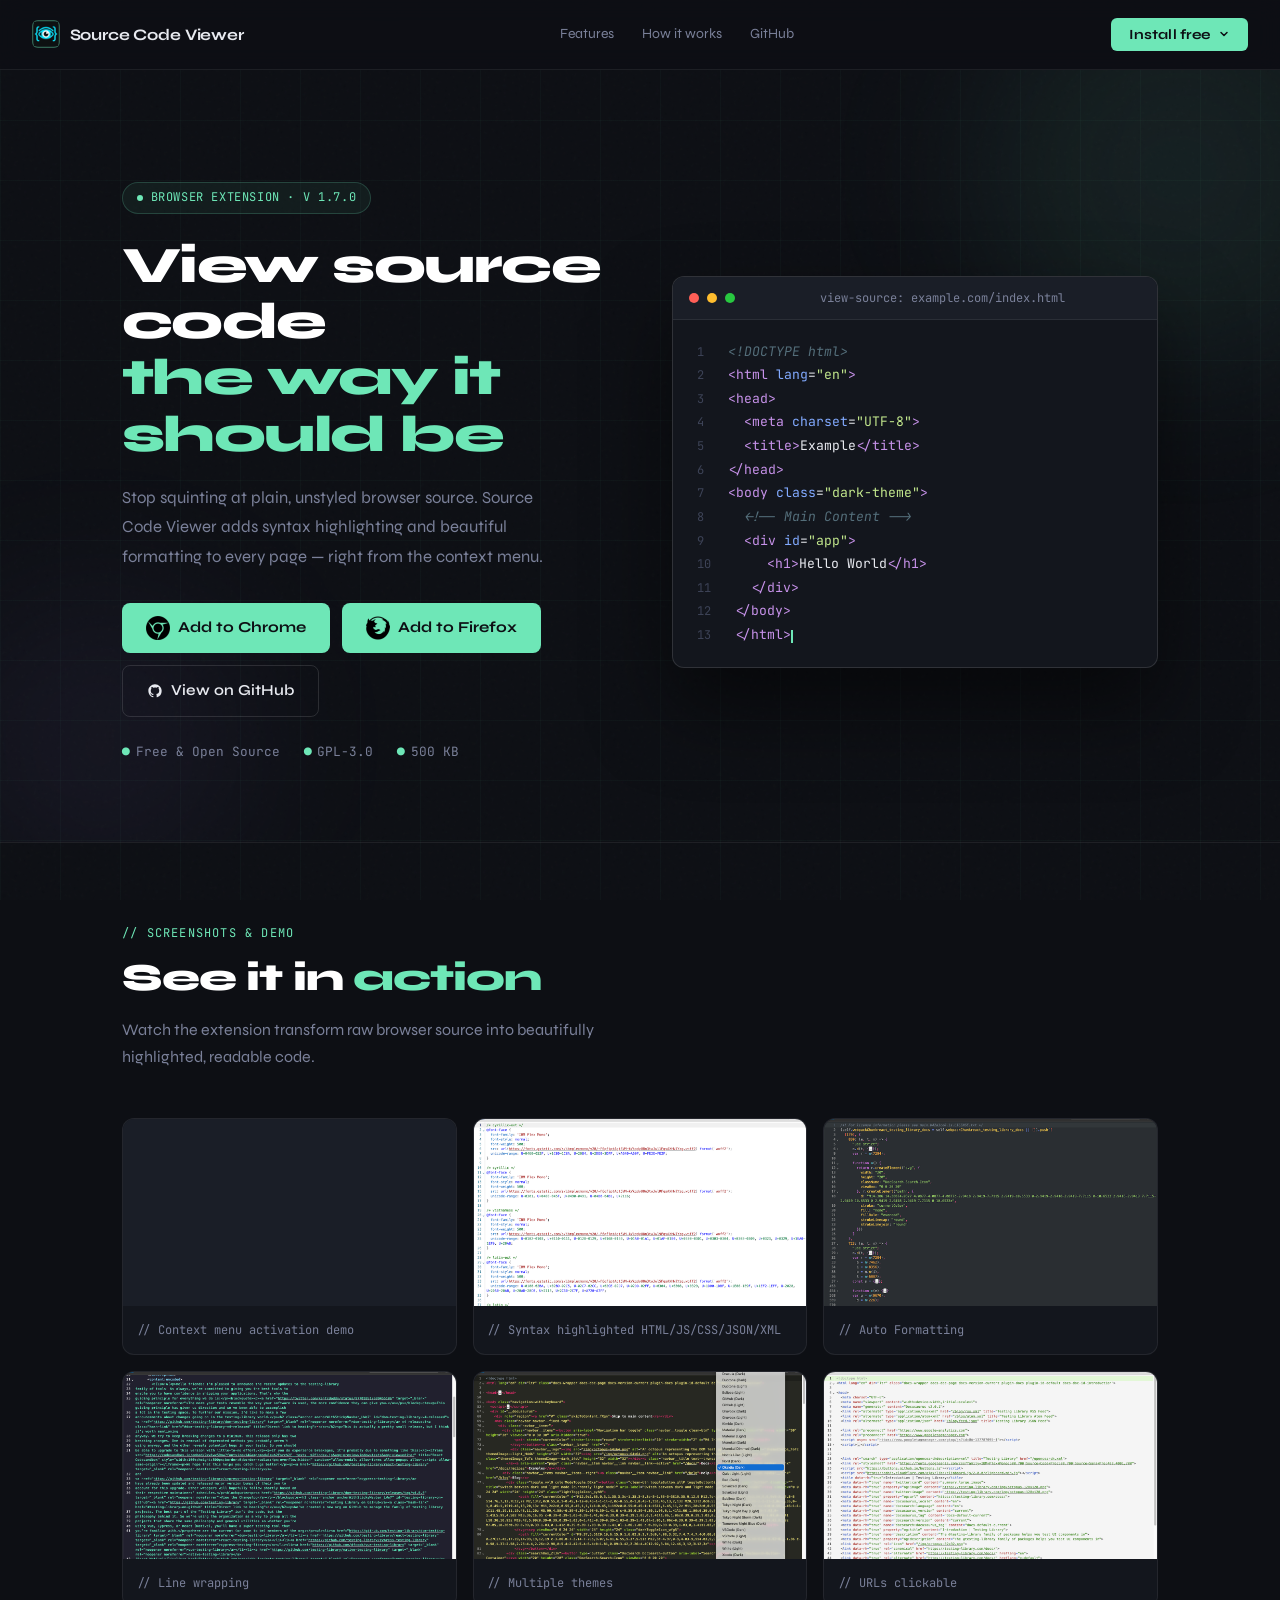
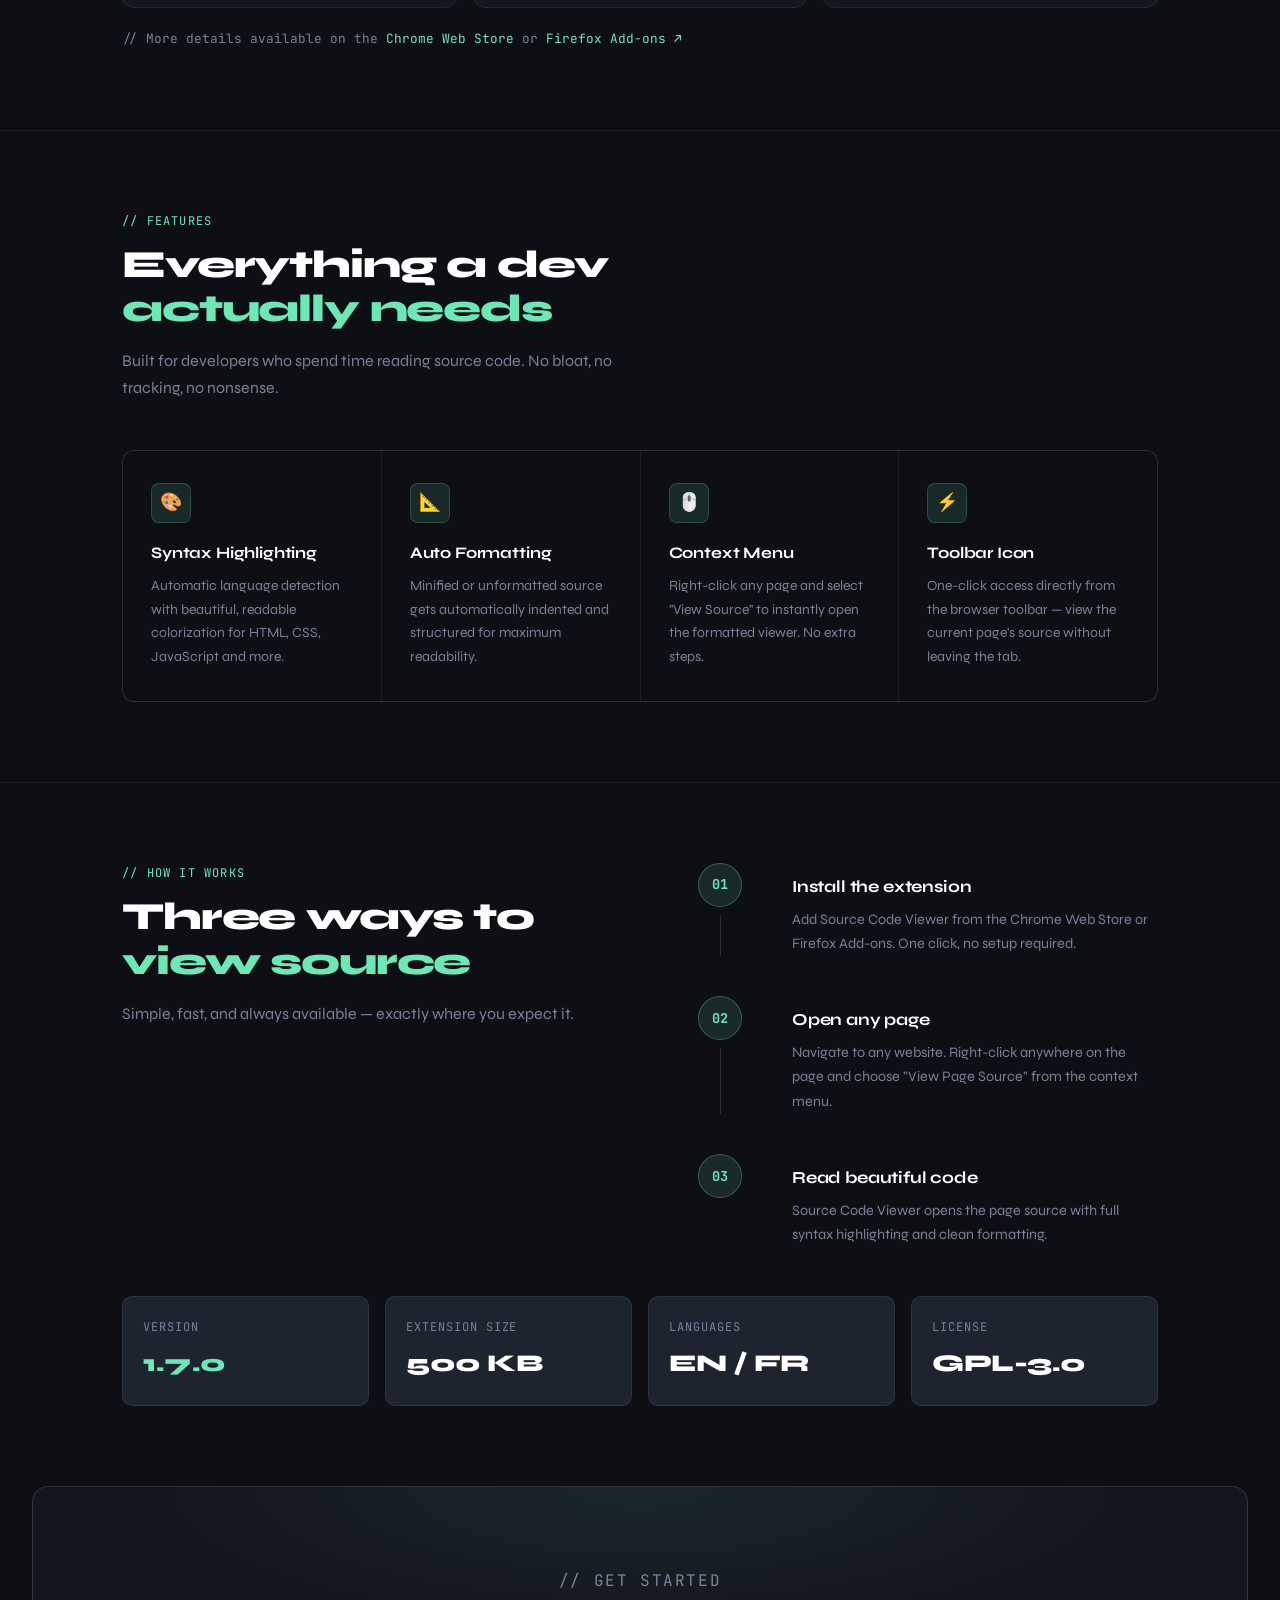
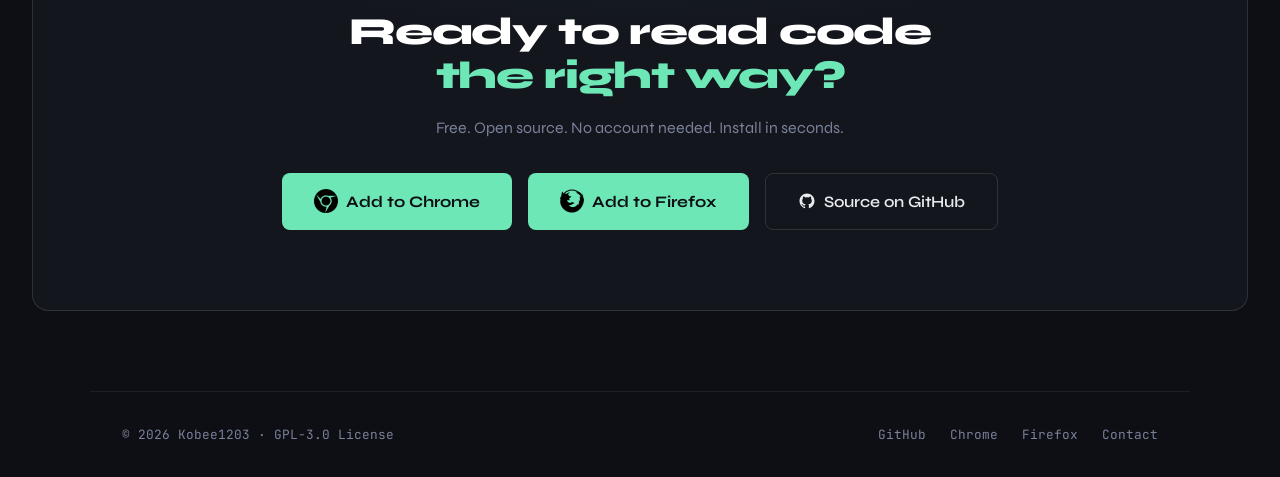
==== source-viewer-web-extension/index.html @ 80d374be "feat: add SEO metadata, sitemap, robots.txt, and bump version to 1.7.0" ====
<!DOCTYPE html>
<html lang="en">

<head>
  <meta charset="UTF-8">
  <meta name="viewport" content="width=device-width, initial-scale=1.0">

  <!-- Primary meta tags -->
  <title>Source Code Viewer — Highlight &amp; Format HTML, CSS, JS, JSON &amp; XML | Chrome &amp; Firefox</title>
  <meta name="description"
    content="Free, open-source Chrome &amp; Firefox extension that formats and syntax-highlights web page source — HTML, CSS, JavaScript, JSON &amp; XML — with light/dark themes, code folding and a built-in font viewer.">
  <meta name="keywords"
    content="source code viewer, view page source, syntax highlighting, code formatter, code beautifier, pretty print, HTML viewer, CSS viewer, JavaScript viewer, JSON viewer, XML viewer, font viewer, browser extension, Chrome extension, Firefox add-on, developer tools">
  <meta name="author" content="Nicolas Dos Santos">
  <meta name="robots" content="index, follow, max-image-preview:large">
  <meta name="theme-color" content="#0d0f14">
  <link rel="canonical" href="https://kobee1203.github.io/source-viewer-web-extension/">

  <!-- Open Graph / Facebook -->
  <meta property="og:type" content="website">
  <meta property="og:site_name" content="Source Code Viewer">
  <meta property="og:title" content="Source Code Viewer — Highlight &amp; Format HTML, CSS, JS, JSON &amp; XML">
  <meta property="og:description"
    content="Free, open-source Chrome &amp; Firefox extension that formats and syntax-highlights web page source, with light/dark themes, code folding and a built-in font viewer.">
  <meta property="og:url" content="https://kobee1203.github.io/source-viewer-web-extension/">
  <meta property="og:image"
    content="https://kobee1203.github.io/source-viewer-web-extension/medias/marquee-1400x560.png">
  <meta property="og:image:width" content="1400">
  <meta property="og:image:height" content="560">
  <meta property="og:image:alt" content="Source Code Viewer — syntax-highlighted source code shown in the browser extension">
  <meta property="og:locale" content="en_US">

  <!-- Twitter -->
  <meta name="twitter:card" content="summary_large_image">
  <meta name="twitter:title" content="Source Code Viewer — Highlight &amp; Format HTML, CSS, JS, JSON &amp; XML">
  <meta name="twitter:description"
    content="Free, open-source Chrome &amp; Firefox extension that formats and syntax-highlights web page source, with themes, code folding and a built-in font viewer.">
  <meta name="twitter:image"
    content="https://kobee1203.github.io/source-viewer-web-extension/medias/marquee-1400x560.png">
  <meta name="twitter:image:alt" content="Source Code Viewer — syntax-highlighted source code shown in the browser extension">

  <link rel="icon" type="image/png" href="./favicon.png">
  <link rel="preconnect" href="https://fonts.googleapis.com">
  <link rel="preconnect" href="https://fonts.gstatic.com" crossorigin>
  <link
    href="https://fonts.googleapis.com/css2?family=JetBrains+Mono:wght@400;700&family=Syne:wght@400;600;700;800&display=swap"
    rel="stylesheet">
  <link rel="stylesheet" href="./index.css">

  <!-- Structured data: browser extension -->
  <script type="application/ld+json">
  {
    "@context": "https://schema.org",
    "@type": "SoftwareApplication",
    "name": "Source Code Viewer",
    "alternateName": "Source Code & Font Viewer",
    "operatingSystem": "Chrome, Firefox",
    "applicationCategory": "DeveloperApplication",
    "softwareVersion": "1.7.0",
    "description": "Free, open-source Chrome & Firefox extension that formats and syntax-highlights web page source — HTML, CSS, JavaScript, JSON & XML — with light/dark themes, code folding and a built-in font viewer.",
    "url": "https://kobee1203.github.io/source-viewer-web-extension/",
    "image": "https://kobee1203.github.io/source-viewer-web-extension/medias/marquee-1400x560.png",
    "browserRequirements": "Requires Google Chrome or Mozilla Firefox",
    "isAccessibleForFree": true,
    "offers": {
      "@type": "Offer",
      "price": "0",
      "priceCurrency": "USD"
    },
    "author": {
      "@type": "Person",
      "name": "Nicolas Dos Santos",
      "url": "https://github.com/Kobee1203"
    },
    "license": "https://www.gnu.org/licenses/gpl-3.0.html",
    "downloadUrl": [
      "https://chromewebstore.google.com/detail/source-code-viewer/ninadapabgjafeobaoomggobomaogcdi",
      "https://addons.mozilla.org/firefox/addon/source-code-viewer/"
    ],
    "softwareHelp": "https://github.com/Kobee1203/source-viewer-web-extension",
    "featureList": [
      "Syntax highlighting for HTML, CSS, JavaScript, JSON and XML",
      "Automatic code formatting and beautification",
      "In-place formatting for raw CSS/JS/JSON/XML files",
      "Light and dark themes",
      "Word wrap, line numbers and code folding",
      "Clickable links between resources",
      "Built-in font viewer with glyph grid"
    ]
  }
  </script>
</head>

<body>

  <!-- NAV -->
  <nav>
    <a href="#" class="nav-logo">
      <div class="icon"><img src="./medias/icon128.png" width="24" height="24" alt="" /></div>
      Source Code Viewer
    </a>
    <div class="nav-links">
      <a href="#features">Features</a>
      <a href="#how-it-works">How it works</a>
      <a href="#" target="_blank" data-cfg-link="github">GitHub</a>
    </div>
    <div class="dropdown">
      <button class="btn-install">
        Install free
        <svg width="12" height="12" viewBox="0 0 24 24" fill="none" stroke="currentColor" stroke-width="3" stroke-linecap="round" stroke-linejoin="round"><path d="m6 9 6 6 6-6"/></svg>
      </button>
      <div class="dropdown-content">
        <a href="#" target="_blank" data-cfg-link="chrome">
          <img src="./medias/chrome-24.png" alt="Chrome logo" />
          Add to Chrome
        </a>
        <a href="#" target="_blank" data-cfg-link="firefox">
          <img src="./medias/firefox-24.png" alt="Firefox logo" />
          Add to Firefox
        </a>
      </div>
    </div>
  </nav>

  <!-- HERO -->
  <section style="position:relative; overflow:hidden;">
    <div class="blob blob-1"></div>
    <div class="blob blob-2"></div>
    <div class="hero">
      <div class="hero-text">
        <div class="hero-badge">
          <span class="dot"></span>
          Browser Extension · v<span data-cfg-text="version"></span>
        </div>
        <h1>View source code<br><span>the way it should be</span></h1>
        <p class="hero-desc">
          Stop squinting at plain, unstyled browser source. Source Code Viewer adds syntax highlighting and beautiful
          formatting to every page — right from the context menu.
        </p>
        <div class="hero-actions">
          <a href="#" target="_blank" class="btn-primary" data-cfg-link="chrome">
            <img src="./medias/chrome-24.png" width="24" height="24" alt="Google Chrome icon" />
            Add to Chrome
          </a>
          <a href="#" target="_blank" class="btn-primary" data-cfg-link="firefox">
            <img src="./medias/firefox-24.png" width="24" height="24" alt="Mozilla Firefox icon" />
            Add to Firefox
          </a>
          <a href="#" target="_blank" class="btn-secondary" data-cfg-link="github">
            <svg width="16" height="16" viewBox="0 0 24 24" fill="currentColor">
              <path
                d="M12 2C6.477 2 2 6.484 2 12.017c0 4.425 2.865 8.18 6.839 9.504.5.092.682-.217.682-.483 0-.237-.008-.868-.013-1.703-2.782.605-3.369-1.343-3.369-1.343-.454-1.158-1.11-1.466-1.11-1.466-.908-.62.069-.608.069-.608 1.003.07 1.531 1.032 1.531 1.032.892 1.53 2.341 1.088 2.91.832.092-.647.35-1.088.636-1.338-2.22-.253-4.555-1.113-4.555-4.951 0-1.093.39-1.988 1.029-2.688-.103-.253-.446-1.272.098-2.65 0 0 .84-.27 2.75 1.026A9.564 9.564 0 0112 6.844c.85.004 1.705.115 2.504.337 1.909-1.296 2.747-1.027 2.747-1.027.546 1.379.202 2.398.1 2.651.64.7 1.028 1.595 1.028 2.688 0 3.848-2.339 4.695-4.566 4.943.359.309.678.92.678 1.855 0 1.338-.012 2.419-.012 2.747 0 .268.18.58.688.482A10.019 10.019 0 0022 12.017C22 6.484 17.522 2 12 2z" />
            </svg>
            View on GitHub
          </a>
        </div>
        <div class="hero-meta">
          <span><span class="dot">●</span> Free & Open Source</span>
          <span><span class="dot">●</span> <span data-cfg-text="license"></span></span>
          <span><span class="dot">●</span> <span data-cfg-text="size"></span></span>
        </div>
      </div>

      <!-- CODE WINDOW -->
      <div class="hero-visual">
        <div class="code-window">
          <div class="window-bar">
            <span class="dot-red"></span>
            <span class="dot-amber"></span>
            <span class="dot-green"></span>
            <span class="window-title">view-source: example.com/index.html</span>
          </div>
          <div class="code-body">
            <div><span class="ln">1</span><span class="com">&lt;!DOCTYPE html&gt;</span></div>
            <div><span class="ln">2</span><span class="kw">&lt;html</span> <span class="fn">lang</span>=<span class="str">"en"</span><span class="kw">&gt;</span></div>
            <div><span class="ln">3</span><span class="kw">&lt;head&gt;</span></div>
            <div><span class="ln">4</span>&nbsp;&nbsp;<span class="kw">&lt;meta</span> <span class="fn">charset</span>=<span class="str">"UTF-8"</span><span class="kw">&gt;</span></div>
            <div><span class="ln">5</span>&nbsp;&nbsp;<span class="kw">&lt;title&gt;</span>Example<span class="kw">&lt;/title&gt;</span></div>
            <div><span class="ln">6</span><span class="kw">&lt;/head&gt;</span></div>
            <div><span class="ln">7</span><span class="kw">&lt;body</span> <span class="fn">class</span>=<span class="str">"dark-theme"</span><span class="kw">&gt;</span></div>
            <div><span class="ln">8</span>&nbsp;&nbsp;<span class="com">&lt;!-- Main Content --&gt;</span></div>
            <div><span class="ln">9</span>&nbsp;&nbsp;<span class="kw">&lt;div</span> <span class="fn">id</span>=<span class="str">"app"</span><span class="kw">&gt;</span></div>
            <div><span class="ln">10</span>&nbsp;&nbsp;&nbsp;&nbsp;<span class="kw">&lt;h1&gt;</span>Hello World<span class="kw">&lt;/h1&gt;</span></div>
            <div><span class="ln">11</span>&nbsp;&nbsp;<span class="kw">&lt;/div&gt;</span></div>
            <div><span class="ln">12</span><span class="kw">&lt;/body&gt;</span></div>
            <div><span class="ln">13</span><span class="kw">&lt;/html&gt;</span><span class="cursor"></span></div>
          </div>
        </div>
      </div>
    </div>
  </section>

  <hr class="divider">

  <!-- MEDIA / SCREENSHOTS -->
  <section class="section" id="screenshots">
    <p class="section-label">// screenshots &amp; demo</p>
    <h2>See it in <span>action</span></h2>
    <p class="section-desc">Watch the extension transform raw browser source into beautifully highlighted, readable
      code.</p>

    <div class="media-grid">
      <!-- Video 1 -->
      <div class="media-card">
        <div class="thumb">
          <iframe width="1165" height="705" src="https://www.youtube.com/embed/5pK-8O-_5YQ"
            title="Web Extension: Source Code Viewer" frameborder="0"
            allow="accelerometer; autoplay; clipboard-write; encrypted-media; gyroscope; picture-in-picture; web-share"
            referrerpolicy="strict-origin-when-cross-origin" allowfullscreen></iframe>
        </div>
        <div class="media-caption">// Context menu activation demo</div>
      </div>

      <!-- Screenshot 1 -->
      <div class="media-card">
        <div class="thumb">
          <img src="./medias/source-code-viewer.png" alt="Source Code Viewer screenshot 1">
        </div>
        <div class="media-caption">// Syntax highlighted HTML/JS/CSS/JSON/XML</div>
      </div>

      <!-- Screenshot 2 -->
      <div class="media-card">
        <div class="thumb">
          <img src="./medias/source-code-viewer-2.png" alt="Source Code Viewer screenshot 2">
        </div>
        <div class="media-caption">// Auto Formatting</div>
      </div>

      <!-- Screenshot 3 -->
      <div class="media-card">
        <div class="thumb">
          <img src="./medias/source-code-viewer-3.png" alt="Source Code Viewer screenshot 3">
        </div>
        <div class="media-caption">// Line wrapping</div>
      </div>

      <!-- Screenshot 4 -->
      <div class="media-card">
        <div class="thumb">
          <img src="./medias/source-code-viewer-4.png" alt="Source Code Viewer screenshot 4">
        </div>
        <div class="media-caption">// Multiple themes</div>
      </div>

      <!-- Screenshot 5 -->
      <div class="media-card">
        <div class="thumb">
          <img src="./medias/source-code-viewer-5.png" alt="Source Code Viewer screenshot 5">
        </div>
        <div class="media-caption">// URLs clickable</div>
      </div>
    </div>

    <p style="margin-top:1.25rem; font-size:0.8rem; color:var(--muted); font-family:var(--mono);">
      // More details available on the
      <a href="#"
        target="_blank" style="color:var(--accent); text-decoration:none;" data-cfg-link="chrome">Chrome Web Store</a>
      or
      <a href="#"
        target="_blank" style="color:var(--accent); text-decoration:none;" data-cfg-link="firefox">Firefox Add-ons ↗</a>
    </p>
  </section>

  <hr class="divider">

  <!-- FEATURES -->
  <section class="section" id="features">
    <p class="section-label">// features</p>
    <h2>Everything a dev<br><span>actually needs</span></h2>
    <p class="section-desc">Built for developers who spend time reading source code. No bloat, no tracking, no nonsense.
    </p>

    <div class="features-grid">
      <div class="feature-card">
        <div class="feature-icon">🎨</div>
        <h3>Syntax Highlighting</h3>
        <p>Automatic language detection with beautiful, readable colorization for HTML, CSS, JavaScript and more.</p>
      </div>
      <div class="feature-card">
        <div class="feature-icon">📐</div>
        <h3>Auto Formatting</h3>
        <p>Minified or unformatted source gets automatically indented and structured for maximum readability.</p>
      </div>
      <div class="feature-card">
        <div class="feature-icon">🖱️</div>
        <h3>Context Menu</h3>
        <p>Right-click any page and select "View Source" to instantly open the formatted viewer. No extra steps.</p>
      </div>
      <div class="feature-card">
        <div class="feature-icon">⚡</div>
        <h3>Toolbar Icon</h3>
        <p>One-click access directly from the browser toolbar — view the current page's source without leaving the tab.
        </p>
      </div>
    </div>
  </section>

  <hr class="divider">

  <!-- HOW IT WORKS -->
  <section class="section" id="how-it-works">
    <div style="display:grid; grid-template-columns: 1fr 1fr; gap: 5rem; align-items: start;">
      <div>
        <p class="section-label">// how it works</p>
        <h2>Three ways to<br><span>view source</span></h2>
        <p class="section-desc" style="margin-bottom:0;">Simple, fast, and always available — exactly where you expect
          it.</p>
      </div>
      <div class="steps">
        <div class="step">
          <div class="step-num-col">
            <div class="step-num">01</div>
            <div class="step-line"></div>
          </div>
          <div class="step-content">
            <h3>Install the extension</h3>
            <p>Add Source Code Viewer from the Chrome Web Store or Firefox Add-ons. One click, no setup required.</p>
          </div>
        </div>
        <div class="step">
          <div class="step-num-col">
            <div class="step-num">02</div>
            <div class="step-line"></div>
          </div>
          <div class="step-content">
            <h3>Open any page</h3>
            <p>Navigate to any website. Right-click anywhere on the page and choose "View Page Source" from the context
              menu.</p>
          </div>
        </div>
        <div class="step">
          <div class="step-num-col">
            <div class="step-num">03</div>
            <div class="step-line"></div>
          </div>
          <div class="step-content">
            <h3>Read beautiful code</h3>
            <p>Source Code Viewer opens the page source with full syntax highlighting and clean formatting.</p>
          </div>
        </div>
      </div>
    </div>

    <div class="info-grid">
      <div class="info-card">
        <div class="label">version</div>
        <div class="value accent" data-cfg-text="version"></div>
      </div>
      <div class="info-card">
        <div class="label">extension size</div>
        <div class="value" data-cfg-text="size"></div>
      </div>
      <div class="info-card">
        <div class="label">languages</div>
        <div class="value">EN / FR</div>
      </div>
      <div class="info-card">
        <div class="label">license</div>
        <div class="value" data-cfg-text="license"></div>
      </div>
    </div>
  </section>

  <!-- CTA -->
  <div class="cta-section">
    <p class="section-label" style="margin-bottom:1rem;">// get started</p>
    <h2>Ready to read code<br><span>the right way?</span></h2>
    <p>Free. Open source. No account needed. Install in seconds.</p>
    <div style="display:flex; gap:1rem; justify-content:center; flex-wrap:wrap;">
      <a href="#"
        target="_blank" class="btn-primary" style="font-size:1rem; padding: 0.85rem 2rem;" data-cfg-link="chrome">
        <img src="./medias/chrome-24.png" width="24" height="24" alt="Google Chrome icon" />
        Add to Chrome
      </a>
      <a href="#"
        target="_blank" class="btn-primary" style="font-size:1rem; padding: 0.85rem 2rem;" data-cfg-link="firefox">
        <img src="./medias/firefox-24.png" width="24" height="24" alt="Mozilla Firefox icon" />
        Add to Firefox
      </a>
      <a href="#" target="_blank" class="btn-secondary"
        style="font-size:1rem; padding: 0.85rem 2rem;" data-cfg-link="github">
        <svg width="18" height="18" viewBox="0 0 24 24" fill="currentColor">
          <path
            d="M12 2C6.477 2 2 6.484 2 12.017c0 4.425 2.865 8.18 6.839 9.504.5.092.682-.217.682-.483 0-.237-.008-.868-.013-1.703-2.782.605-3.369-1.343-3.369-1.343-.454-1.158-1.11-1.466-1.11-1.466-.908-.62.069-.608.069-.608 1.003.07 1.531 1.032 1.531 1.032.892 1.53 2.341 1.088 2.91.832.092-.647.35-1.088.636-1.338-2.22-.253-4.555-1.113-4.555-4.951 0-1.093.39-1.988 1.029-2.688-.103-.253-.446-1.272.098-2.65 0 0 .84-.27 2.75 1.026A9.564 9.564 0 0112 6.844c.85.004 1.705.115 2.504.337 1.909-1.296 2.747-1.027 2.747-1.027.546 1.379.202 2.398.1 2.651.64.7 1.028 1.595 1.028 2.688 0 3.848-2.339 4.695-4.566 4.943.359.309.678.92.678 1.855 0 1.338-.012 2.419-.012 2.747 0 .268.18.58.688.482A10.019 10.019 0 0022 12.017C22 6.484 17.522 2 12 2z" />
        </svg>
        Source on GitHub
      </a>
    </div>
  </div>

  <!-- FOOTER -->
  <footer>
    <span class="copyright">© <span data-cfg-text="year"></span> Kobee1203 · <span data-cfg-text="license"></span> License</span>
    <div class="links">
      <a href="#" target="_blank" data-cfg-link="github">GitHub</a>
      <a href="#" target="_blank" data-cfg-link="chrome">Chrome</a>
      <a href="#" target="_blank" data-cfg-link="firefox">Firefox</a>
      <a href="#" target="_blank" data-cfg-link="issues">Contact</a>
    </div>
  </footer>

  <!-- MODAL -->
  <div id="media-modal" class="modal">
    <span class="modal-close">&times;</span>
    <div class="modal-content" id="modal-body"></div>
  </div>

  <script src="./config.js"></script>
  <script src="./modal.js"></script>
</body>

</html>
---- source-viewer-web-extension/index.css ----
*, *::before, *::after { box-sizing: border-box; margin: 0; padding: 0; }

  :root {
    --bg: #0d0f14;
    --bg2: #13161d;
    --bg3: #1a1e27;
    --surface: #1e2330;
    --border: rgba(255,255,255,0.07);
    --border2: rgba(255,255,255,0.12);
    --text: #e8eaf0;
    --muted: #7a8099;
    --accent: #6ee7b7;
    --accent2: #34d399;
    --accent-dim: rgba(110,231,183,0.12);
    --accent-dim2: rgba(110,231,183,0.06);
    --purple: #a78bfa;
    --blue: #60a5fa;
    --amber: #fbbf24;
    --pink: #f472b6;
    --mono: 'JetBrains Mono', monospace;
    --sans: 'Syne', sans-serif;
  }

  html { scroll-behavior: smooth; }

  body {
    background: var(--bg);
    color: var(--text);
    font-family: var(--sans);
    font-size: 16px;
    line-height: 1.7;
    overflow-x: hidden;
  }

  /* ── NOISE OVERLAY ── */
  body::before {
    content: '';
    position: fixed;
    inset: 0;
    background-image: url("data:image/svg+xml,%3Csvg viewBox='0 0 256 256' xmlns='http://www.w3.org/2000/svg'%3E%3Cfilter id='noise'%3E%3CfeTurbulence type='fractalNoise' baseFrequency='0.9' numOctaves='4' stitchTiles='stitch'/%3E%3C/filter%3E%3Crect width='100%25' height='100%25' filter='url(%23noise)' opacity='0.04'/%3E%3C/svg%3E");
    pointer-events: none;
    z-index: 0;
    opacity: 0.5;
  }

  /* ── GRID BACKGROUND ── */
  body::after {
    content: '';
    position: fixed;
    inset: 0;
    background-image:
      linear-gradient(rgba(110,231,183,0.03) 1px, transparent 1px),
      linear-gradient(90deg, rgba(110,231,183,0.03) 1px, transparent 1px);
    background-size: 60px 60px;
    pointer-events: none;
    z-index: 0;
  }

  /* ── NAV ── */
  nav {
    position: sticky; top: 0; z-index: 100;
    display: flex; align-items: center; justify-content: space-between;
    padding: 1rem 2rem;
    background: rgba(13,15,20,0.85);
    backdrop-filter: blur(12px);
    border-bottom: 1px solid var(--border);
  }

  .nav-logo {
    display: flex; align-items: center; gap: 0.6rem;
    font-weight: 700; font-size: 1rem; color: var(--text);
    text-decoration: none; letter-spacing: -0.01em;
  }

  .nav-logo .icon {
    width: 28px; height: 28px;
    background: var(--accent-dim);
    border: 1px solid rgba(110,231,183,0.3);
    border-radius: 6px;
    display: flex; align-items: center; justify-content: center;
    font-family: var(--mono); font-size: 12px; color: var(--accent);
  }

  .nav-links { display: flex; align-items: center; gap: 0.25rem; }

  .nav-links a {
    color: var(--muted); text-decoration: none; font-size: 0.875rem;
    padding: 0.4rem 0.75rem; border-radius: 6px; transition: all 0.15s;
  }
  .nav-links a:hover { color: var(--text); background: var(--surface); }

  .btn-install {
    font-family: var(--sans);
    background: var(--accent);
    color: #0d0f14;
    border: none; cursor: pointer;
    padding: 0.5rem 1.1rem;
    border-radius: 6px;
    font-size: 0.875rem; font-weight: 700;
    text-decoration: none;
    transition: all 0.15s;
    letter-spacing: 0.01em;
    display: inline-flex;
    align-items: center;
    gap: 0.5rem;
  }
  .btn-install:hover { background: var(--accent2); transform: translateY(-1px); }

  /* ── DROPDOWN ── */
  .dropdown {
    position: relative;
    display: inline-block;
  }

  .dropdown-content {
    display: none;
    position: absolute;
    right: 0;
    top: 100%;
    margin-top: 0.5rem;
    background: var(--surface);
    min-width: 240px;
    box-shadow: 0 15px 35px rgba(0,0,0,0.6);
    border: 1px solid var(--border2);
    border-radius: 12px;
    z-index: 999;
    overflow: hidden;
    flex-direction: column;
    transform-origin: top right;
    animation: dropdownFade 0.2s ease-out;
    backdrop-filter: blur(16px);
  }

  @keyframes dropdownFade {
    from { opacity: 0; transform: translateY(-10px) scale(0.98); }
    to { opacity: 1; transform: translateY(0) scale(1); }
  }

  .dropdown-content a {
    color: var(--text) !important;
    padding: 1rem 1.25rem;
    text-decoration: none !important;
    display: flex;
    align-items: center;
    gap: 1rem;
    font-size: 0.9rem;
    font-family: var(--sans);
    font-weight: 600;
    transition: all 0.2s;
    border-bottom: 1px solid var(--border);
  }

  .dropdown-content a:last-child { border-bottom: none; }

  .dropdown-content a:hover {
    background: var(--bg3);
    color: var(--accent) !important;
    padding-left: 1.5rem;
  }

  .dropdown-content a img {
    width: 20px;
    height: 20px;
    object-fit: contain;
    flex-shrink: 0;
  }

  .dropdown:hover .dropdown-content {
    display: flex;
  }

  /* ── HERO ── */
  .hero {
    position: relative; z-index: 1;
    max-width: 1100px; margin: 0 auto;
    padding: 7rem 2rem 5rem;
    display: grid; grid-template-columns: 1fr 1fr; gap: 4rem; align-items: center;
  }

  @keyframes fadeUp {
    from { opacity: 0; transform: translateY(24px); }
    to   { opacity: 1; transform: translateY(0); }
  }

  .hero-text { animation: fadeUp 0.6s ease both; }

  .hero-badge {
    display: inline-flex; align-items: center; gap: 0.5rem;
    background: var(--accent-dim2);
    border: 1px solid rgba(110,231,183,0.2);
    border-radius: 20px; padding: 0.3rem 0.85rem;
    font-size: 0.75rem; font-family: var(--mono);
    color: var(--accent); margin-bottom: 1.5rem;
    letter-spacing: 0.05em; text-transform: uppercase;
  }
  .hero-badge .dot {
    width: 6px; height: 6px; border-radius: 50%;
    background: var(--accent);
    animation: pulse 2s ease-in-out infinite;
  }
  @keyframes pulse {
    0%, 100% { opacity: 1; }
    50% { opacity: 0.3; }
  }

  h1 {
    font-size: clamp(2.4rem, 4vw, 3.2rem);
    font-weight: 800; line-height: 1.1;
    letter-spacing: -0.03em;
    margin-bottom: 1.25rem;
    color: #fff;
  }
  h1 span { color: var(--accent); }

  .hero-desc {
    color: var(--muted); font-size: 1.05rem;
    max-width: 440px; margin-bottom: 2rem;
    line-height: 1.75;
  }

  .hero-actions { display: flex; gap: 0.75rem; flex-wrap: wrap; }

  .btn-primary {
    display: inline-flex; align-items: center; gap: 0.5rem;
    background: var(--accent); color: #0d0f14;
    padding: 0.75rem 1.5rem; border-radius: 8px;
    font-family: var(--sans); font-weight: 700; font-size: 0.95rem;
    text-decoration: none; transition: all 0.15s;
  }
  .btn-primary:hover { background: var(--accent2); transform: translateY(-2px); }

  .btn-secondary {
    display: inline-flex; align-items: center; gap: 0.5rem;
    background: transparent; color: var(--text);
    padding: 0.75rem 1.5rem; border-radius: 8px;
    border: 1px solid var(--border2);
    font-family: var(--sans); font-weight: 600; font-size: 0.95rem;
    text-decoration: none; transition: all 0.15s;
  }
  .btn-secondary:hover { border-color: rgba(255,255,255,0.2); background: var(--surface); }

  .hero-meta {
    margin-top: 1.5rem;
    display: flex; gap: 1.5rem;
    font-size: 0.8rem; color: var(--muted); font-family: var(--mono);
  }
  .hero-meta span { display: flex; align-items: center; gap: 0.35rem; }
  .hero-meta .dot { color: var(--accent); }

  /* ── CODE WINDOW ── */
  .hero-visual {
    animation: fadeUp 0.6s 0.15s ease both;
    position: relative;
  }

  .code-window {
    background: var(--bg2);
    border: 1px solid var(--border2);
    border-radius: 12px;
    overflow: hidden;
    box-shadow: 0 40px 80px rgba(0,0,0,0.5);
  }

  .window-bar {
    background: var(--bg3);
    padding: 0.65rem 1rem;
    display: flex; align-items: center; gap: 0.5rem;
    border-bottom: 1px solid var(--border);
  }
  .dot-red   { width: 10px; height: 10px; border-radius: 50%; background: #ff5f57; }
  .dot-amber { width: 10px; height: 10px; border-radius: 50%; background: #ffbd2e; }
  .dot-green { width: 10px; height: 10px; border-radius: 50%; background: #28c840; }
  .window-title {
    flex: 1; text-align: center;
    font-size: 0.75rem; font-family: var(--mono); color: var(--muted);
  }

  .code-body {
    padding: 1.25rem 1.5rem;
    font-family: var(--mono); font-size: 0.82rem;
    line-height: 1.8; overflow: hidden;
  }

  .ln { color: #3d4357; margin-right: 1.5rem; user-select: none; font-size: 0.75rem; }
  .kw  { color: #c792ea; }
  .fn  { color: #82aaff; }
  .str { color: #c3e88d; }
  .com { color: #546e7a; font-style: italic; }
  .num { color: #f78c6c; }
  .prop{ color: #f07178; }
  .cls { color: var(--amber); }

  .cursor {
    display: inline-block; width: 2px; height: 1em;
    background: var(--accent); vertical-align: text-bottom;
    animation: blink 1s step-start infinite;
  }
  @keyframes blink { 50% { opacity: 0; } }

  /* ── GLOW BLOB ── */
  .blob {
    position: absolute;
    border-radius: 50%;
    filter: blur(80px);
    pointer-events: none;
    z-index: -1;
  }
  .blob-1 {
    width: 400px; height: 400px;
    background: rgba(110,231,183,0.08);
    top: -100px; right: -100px;
  }
  .blob-2 {
    width: 300px; height: 300px;
    background: rgba(167,139,250,0.06);
    bottom: -50px; left: -50px;
  }

  /* ── SCREENSHOTS ── */
  .section {
    position: relative; z-index: 1;
    max-width: 1100px; margin: 0 auto;
    padding: 5rem 2rem;
  }

  .section-label {
    font-family: var(--mono); font-size: 0.75rem;
    color: var(--accent); text-transform: uppercase;
    letter-spacing: 0.1em; margin-bottom: 0.75rem;
  }

  h2 {
    font-size: clamp(1.8rem, 3vw, 2.4rem);
    font-weight: 800; letter-spacing: -0.03em;
    color: #fff; margin-bottom: 1rem; line-height: 1.15;
  }
  h2 span { color: var(--accent); }

  .section-desc { color: var(--muted); max-width: 540px; font-size: 1rem; margin-bottom: 3rem; }

  /* ── VIDEO / MEDIA GALLERY ── */
  .media-grid {
    display: grid;
    grid-template-columns: repeat(auto-fit, minmax(300px, 1fr));
    gap: 1rem;
  }

  .media-card {
    background: var(--bg2);
    border: 1px solid var(--border);
    border-radius: 12px; overflow: hidden;
    transition: border-color 0.2s, transform 0.2s;
  }
  .media-card:hover { border-color: rgba(110,231,183,0.25); transform: translateY(-3px); }

  .media-card .thumb {
    width: 100%; aspect-ratio: 16/9;
    background: var(--bg3);
    display: flex; align-items: center; justify-content: center;
    position: relative; overflow: hidden;
  }

  .media-card .thumb img {
    width: 100%; height: 100%; object-fit: cover;
  }

  .video-overlay {
    position: absolute; inset: 0;
    display: flex; align-items: center; justify-content: center;
    background: rgba(0,0,0,0.4);
    transition: background 0.2s;
  }
  .media-card:hover .video-overlay { background: rgba(0,0,0,0.2); }

  .play-btn {
    width: 52px; height: 52px; border-radius: 50%;
    background: var(--accent);
    display: flex; align-items: center; justify-content: center;
    transition: transform 0.15s;
  }
  .media-card:hover .play-btn { transform: scale(1.1); }
  .play-btn svg { width: 20px; height: 20px; fill: #0d0f14; margin-left: 3px; }

  .media-caption {
    padding: 0.85rem 0.85rem;
    font-size: 0.75rem; color: var(--muted); font-family: var(--mono);
  }

  /* Placeholder for images that might not load */
  .img-placeholder {
    width: 100%; height: 100%;
    background: linear-gradient(135deg, var(--bg3) 0%, var(--surface) 100%);
    display: flex; flex-direction: column;
    align-items: center; justify-content: center;
    gap: 0.5rem; color: var(--muted);
    font-size: 0.8rem; font-family: var(--mono);
  }
  .img-placeholder svg { width: 32px; height: 32px; opacity: 0.4; }

  /* ── FEATURES ── */
  .divider {
    position: relative; z-index: 1;
    border: none; border-top: 1px solid var(--border);
    margin: 0;
  }

  .features-grid {
    display: grid;
    grid-template-columns: repeat(auto-fit, minmax(240px, 1fr));
    gap: 1px;
    background: var(--border);
    border: 1px solid var(--border);
    border-radius: 12px; overflow: hidden;
  }

  .feature-card {
    background: var(--bg);
    padding: 2rem 1.75rem;
    transition: background 0.2s;
  }
  .feature-card:hover { background: var(--bg2); }

  .feature-icon {
    width: 40px; height: 40px; border-radius: 8px;
    background: var(--accent-dim);
    border: 1px solid rgba(110,231,183,0.2);
    display: flex; align-items: center; justify-content: center;
    margin-bottom: 1rem;
    font-size: 18px;
  }

  .feature-card h3 {
    font-size: 1rem; font-weight: 700;
    color: #fff; margin-bottom: 0.5rem;
    letter-spacing: -0.01em;
  }

  .feature-card p { font-size: 0.875rem; color: var(--muted); line-height: 1.7; }

  /* ── HOW IT WORKS ── */
  .steps { display: flex; flex-direction: column; gap: 0; }

  .step {
    display: grid; grid-template-columns: 80px 1fr;
    gap: 0 2rem; position: relative;
    padding-bottom: 2.5rem;
  }
  .step:last-child { padding-bottom: 0; }

  .step-num-col { display: flex; flex-direction: column; align-items: center; }

  .step-num {
    width: 44px; height: 44px; border-radius: 50%;
    border: 1px solid rgba(110,231,183,0.3);
    background: var(--accent-dim);
    display: flex; align-items: center; justify-content: center;
    font-family: var(--mono); font-size: 0.85rem; font-weight: 700;
    color: var(--accent); flex-shrink: 0;
  }

  .step-line {
    flex: 1; width: 1px;
    background: var(--border2);
    margin-top: 0.5rem;
  }
  .step:last-child .step-line { display: none; }

  .step-content { padding-top: 0.6rem; }
  .step-content h3 {
    font-size: 1.05rem; font-weight: 700;
    color: #fff; margin-bottom: 0.4rem;
    letter-spacing: -0.01em;
  }
  .step-content p { font-size: 0.9rem; color: var(--muted); }

  /* ── INFO CARDS ── */
  .info-grid {
    display: grid;
    grid-template-columns: repeat(auto-fit, minmax(200px, 1fr));
    gap: 1rem; margin-top: 3rem;
  }

  .info-card {
    background: var(--surface);
    border: 1px solid var(--border);
    border-radius: 10px; padding: 1.25rem;
  }

  .info-card .label {
    font-size: 0.75rem; font-family: var(--mono);
    color: var(--muted); text-transform: uppercase;
    letter-spacing: 0.08em; margin-bottom: 0.4rem;
  }

  .info-card .value {
    font-size: 1.5rem; font-weight: 800;
    color: #fff; letter-spacing: -0.02em;
  }
  .info-card .value.accent { color: var(--accent); }

  /* ── INSTALL CTA ── */
  .cta-section {
    position: relative; z-index: 1;
    margin: 0 2rem 5rem;
    background: var(--bg2);
    border: 1px solid var(--border2);
    border-radius: 16px; overflow: hidden;
    text-align: center; padding: 5rem 2rem;
  }

  .cta-section::before {
    content: '';
    position: absolute; inset: 0;
    background: radial-gradient(ellipse 60% 50% at 50% 0%, rgba(110,231,183,0.08) 0%, transparent 70%);
    pointer-events: none;
  }

  .cta-section h2 { margin-bottom: 1rem; }
  .cta-section p { color: var(--muted); margin-bottom: 2rem; font-size: 1rem; }

  /* ── FOOTER ── */
  footer {
    position: relative; z-index: 1;
    border-top: 1px solid var(--border);
    padding: 2rem;
    display: flex; align-items: center; justify-content: space-between;
    flex-wrap: wrap; gap: 1rem;
    max-width: 1100px; margin: 0 auto;
  }

  footer .copyright {
    font-size: 0.8rem; color: var(--muted); font-family: var(--mono);
  }

  footer .links { display: flex; gap: 1.5rem; }
  footer .links a {
    font-size: 0.8rem; color: var(--muted);
    text-decoration: none; transition: color 0.15s;
    font-family: var(--mono);
  }
  footer .links a:hover { color: var(--accent); }

  /* ── RESPONSIVE ── */
  @media (max-width: 768px) {
    .hero { grid-template-columns: 1fr; gap: 3rem; padding: 4rem 1.5rem 3rem; }
    nav { padding: 0.75rem 1.25rem; }
    .section { padding: 3.5rem 1.5rem; }
    .nav-links { display: none; }
    .cta-section { margin: 0 1rem 3rem; }
  }

  /* ── MODAL ── */
  .modal {
    display: none;
    position: fixed;
    z-index: 9999;
    inset: 0;
    background: rgba(13, 15, 20, 0.9);
    backdrop-filter: blur(8px);
    align-items: center;
    justify-content: center;
    padding: 2rem;
  }

  .modal-content {
    position: relative;
    max-width: 90vw;
    max-height: 90vh;
    width: 100%;
    display: flex;
    align-items: center;
    justify-content: center;
  }

  .modal-content img, .modal-content iframe {
    max-width: 100%;
    max-height: 90vh;
    border-radius: 8px;
    box-shadow: 0 20px 40px rgba(0,0,0,0.5);
    border: 1px solid var(--border);
  }

  .modal-content iframe {
    width: 1165px;
    aspect-ratio: 16/9;
  }

  .modal-close {
    position: absolute;
    top: 1.5rem;
    right: 2rem;
    color: var(--text);
    font-size: 2.5rem;
    font-weight: 300;
    cursor: pointer;
    z-index: 10000;
    line-height: 1;
    transition: color 0.2s;
  }

  .modal-close:hover {
    color: var(--accent);
  }
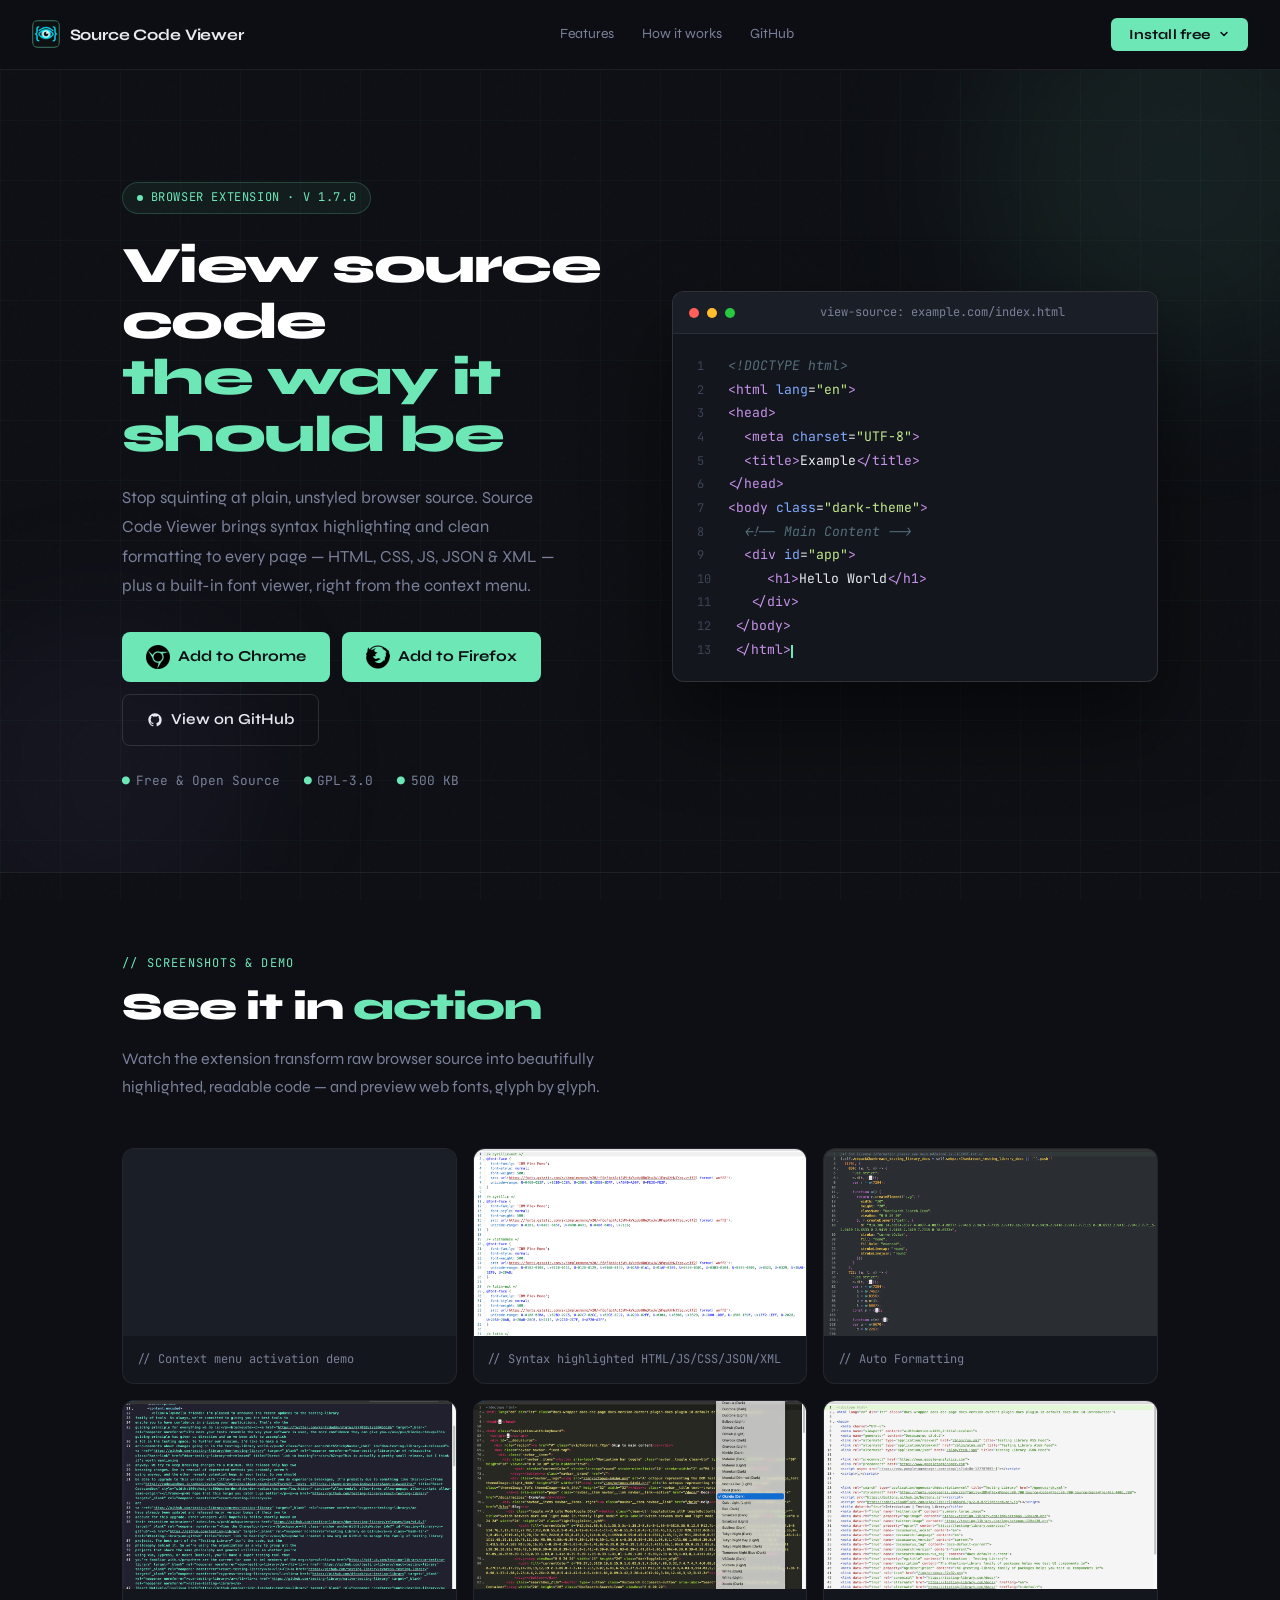
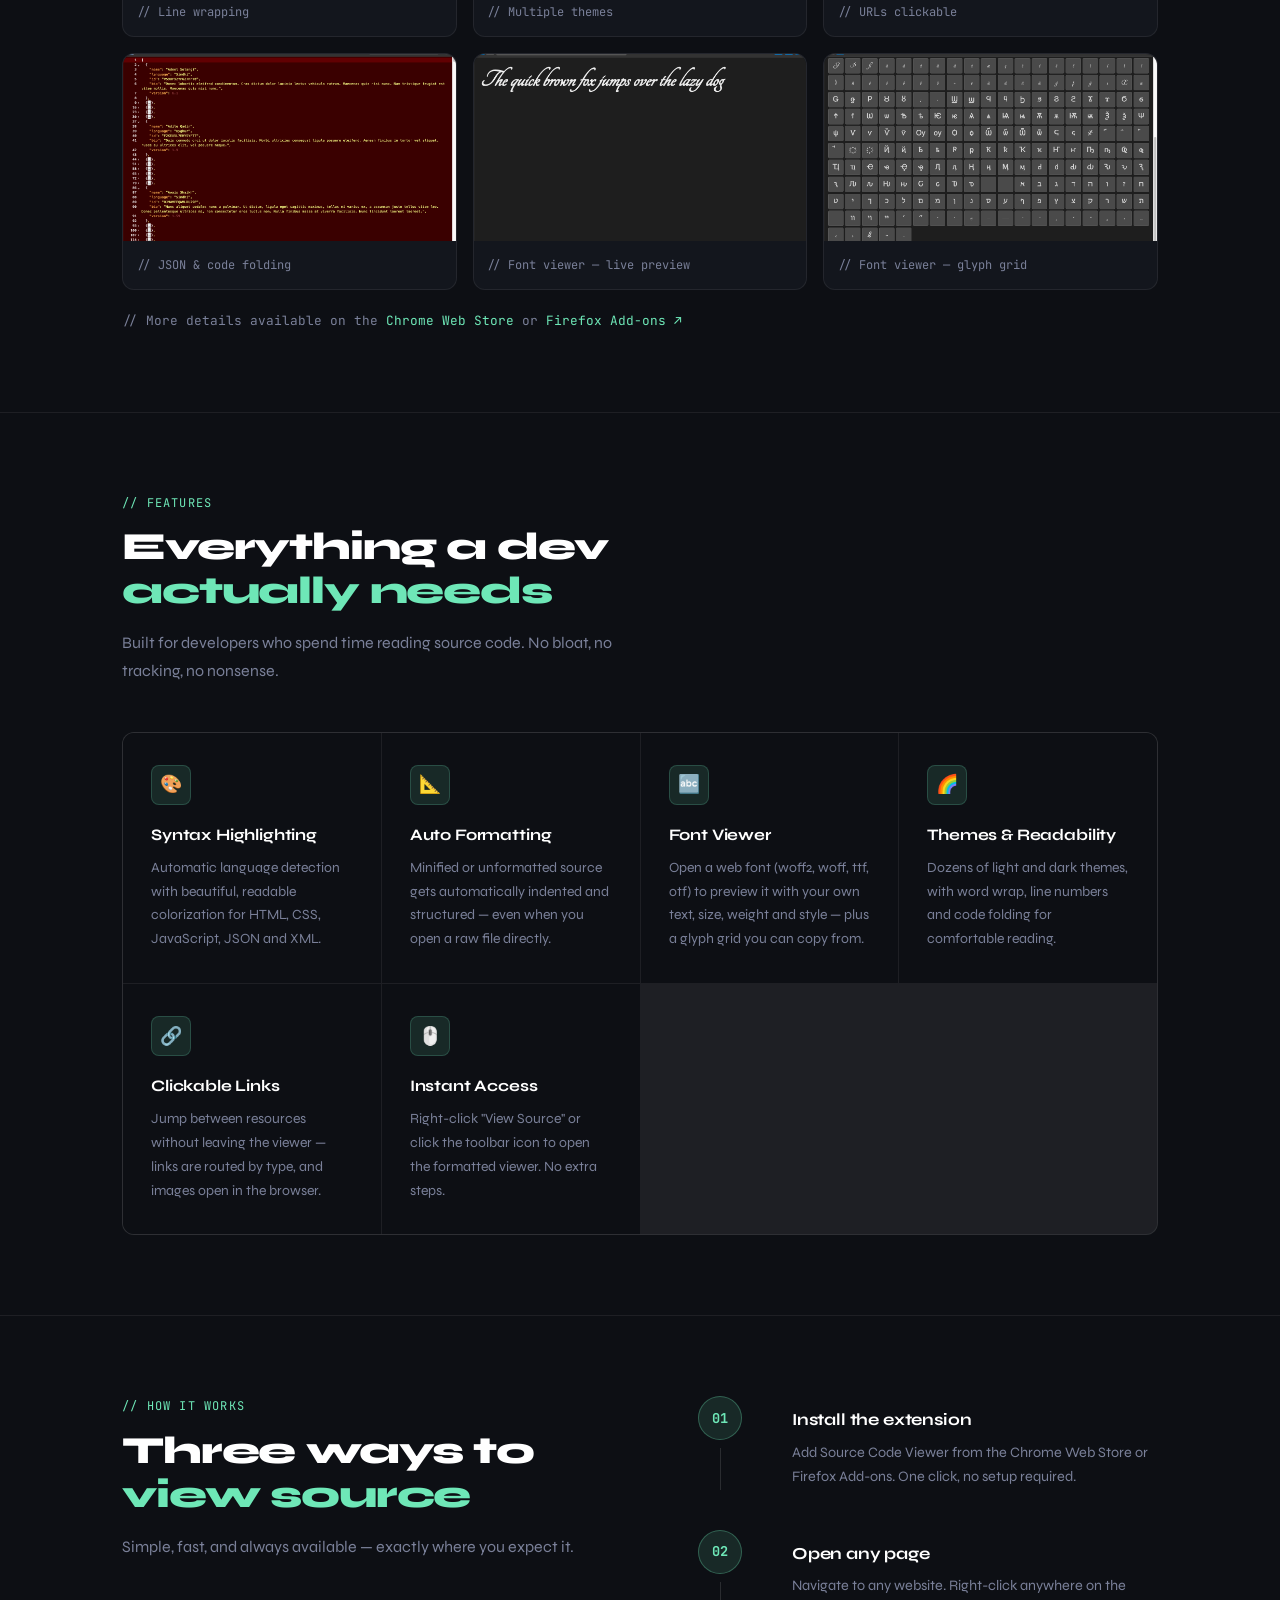
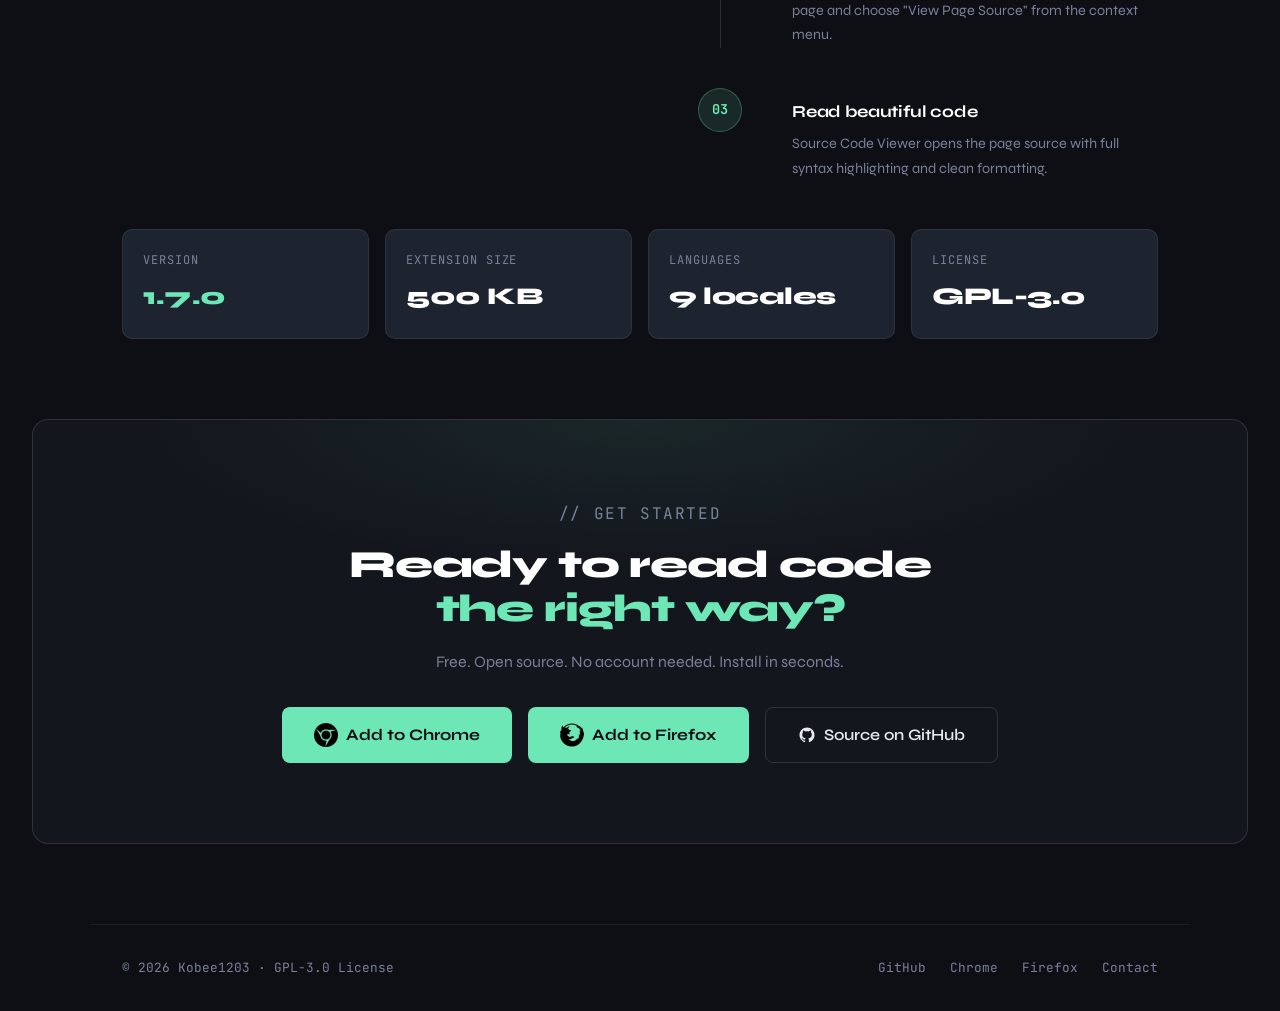
==== commit 4327cfe3: "feat: add font viewer screenshots, update feature cards, and expand hero description" ====
--- a/source-viewer-web-extension/index.html
+++ b/source-viewer-web-extension/index.html
@@ -134,8 +134,9 @@
         </div>
         <h1>View source code<br><span>the way it should be</span></h1>
         <p class="hero-desc">
-          Stop squinting at plain, unstyled browser source. Source Code Viewer adds syntax highlighting and beautiful
-          formatting to every page — right from the context menu.
+          Stop squinting at plain, unstyled browser source. Source Code Viewer brings syntax highlighting and clean
+          formatting to every page — HTML, CSS, JS, JSON &amp; XML — plus a built-in font viewer, right from the
+          context menu.
         </p>
         <div class="hero-actions">
           <a href="#" target="_blank" class="btn-primary" data-cfg-link="chrome">
@@ -197,7 +198,7 @@
     <p class="section-label">// screenshots &amp; demo</p>
     <h2>See it in <span>action</span></h2>
     <p class="section-desc">Watch the extension transform raw browser source into beautifully highlighted, readable
-      code.</p>
+      code — and preview web fonts, glyph by glyph.</p>
 
     <div class="media-grid">
       <!-- Video 1 -->
@@ -249,6 +250,30 @@
           <img src="./medias/source-code-viewer-5.png" alt="Source Code Viewer screenshot 5">
         </div>
         <div class="media-caption">// URLs clickable</div>
+      </div>
+
+      <!-- Screenshot 6 -->
+      <div class="media-card">
+        <div class="thumb">
+          <img src="./medias/source-code-viewer-6.png" alt="Source Code Viewer showing formatted JSON with code folding">
+        </div>
+        <div class="media-caption">// JSON &amp; code folding</div>
+      </div>
+
+      <!-- Screenshot 7 -->
+      <div class="media-card">
+        <div class="thumb">
+          <img src="./medias/source-code-viewer-7.png" alt="Font viewer previewing a web font with adjustable sample text, size, weight and style">
+        </div>
+        <div class="media-caption">// Font viewer — live preview</div>
+      </div>
+
+      <!-- Screenshot 8 -->
+      <div class="media-card">
+        <div class="thumb">
+          <img src="./medias/source-code-viewer-8.png" alt="Font viewer glyph grid showing the characters a font covers">
+        </div>
+        <div class="media-caption">// Font viewer — glyph grid</div>
       </div>
     </div>
 
@@ -275,23 +300,35 @@
       <div class="feature-card">
         <div class="feature-icon">🎨</div>
         <h3>Syntax Highlighting</h3>
-        <p>Automatic language detection with beautiful, readable colorization for HTML, CSS, JavaScript and more.</p>
+        <p>Automatic language detection with beautiful, readable colorization for HTML, CSS, JavaScript, JSON and XML.</p>
       </div>
       <div class="feature-card">
         <div class="feature-icon">📐</div>
         <h3>Auto Formatting</h3>
-        <p>Minified or unformatted source gets automatically indented and structured for maximum readability.</p>
+        <p>Minified or unformatted source gets automatically indented and structured — even when you open a raw file
+          directly.</p>
+      </div>
+      <div class="feature-card">
+        <div class="feature-icon">🔤</div>
+        <h3>Font Viewer</h3>
+        <p>Open a web font (woff2, woff, ttf, otf) to preview it with your own text, size, weight and style — plus a
+          glyph grid you can copy from.</p>
+      </div>
+      <div class="feature-card">
+        <div class="feature-icon">🌈</div>
+        <h3>Themes &amp; Readability</h3>
+        <p>Dozens of light and dark themes, with word wrap, line numbers and code folding for comfortable reading.</p>
+      </div>
+      <div class="feature-card">
+        <div class="feature-icon">🔗</div>
+        <h3>Clickable Links</h3>
+        <p>Jump between resources without leaving the viewer — links are routed by type, and images open in the browser.
+        </p>
       </div>
       <div class="feature-card">
         <div class="feature-icon">🖱️</div>
-        <h3>Context Menu</h3>
-        <p>Right-click any page and select "View Source" to instantly open the formatted viewer. No extra steps.</p>
-      </div>
-      <div class="feature-card">
-        <div class="feature-icon">⚡</div>
-        <h3>Toolbar Icon</h3>
-        <p>One-click access directly from the browser toolbar — view the current page's source without leaving the tab.
-        </p>
+        <h3>Instant Access</h3>
+        <p>Right-click "View Source" or click the toolbar icon to open the formatted viewer. No extra steps.</p>
       </div>
     </div>
   </section>
@@ -353,7 +390,7 @@
       </div>
       <div class="info-card">
         <div class="label">languages</div>
-        <div class="value">EN / FR</div>
+        <div class="value">9 locales</div>
       </div>
       <div class="info-card">
         <div class="label">license</div>
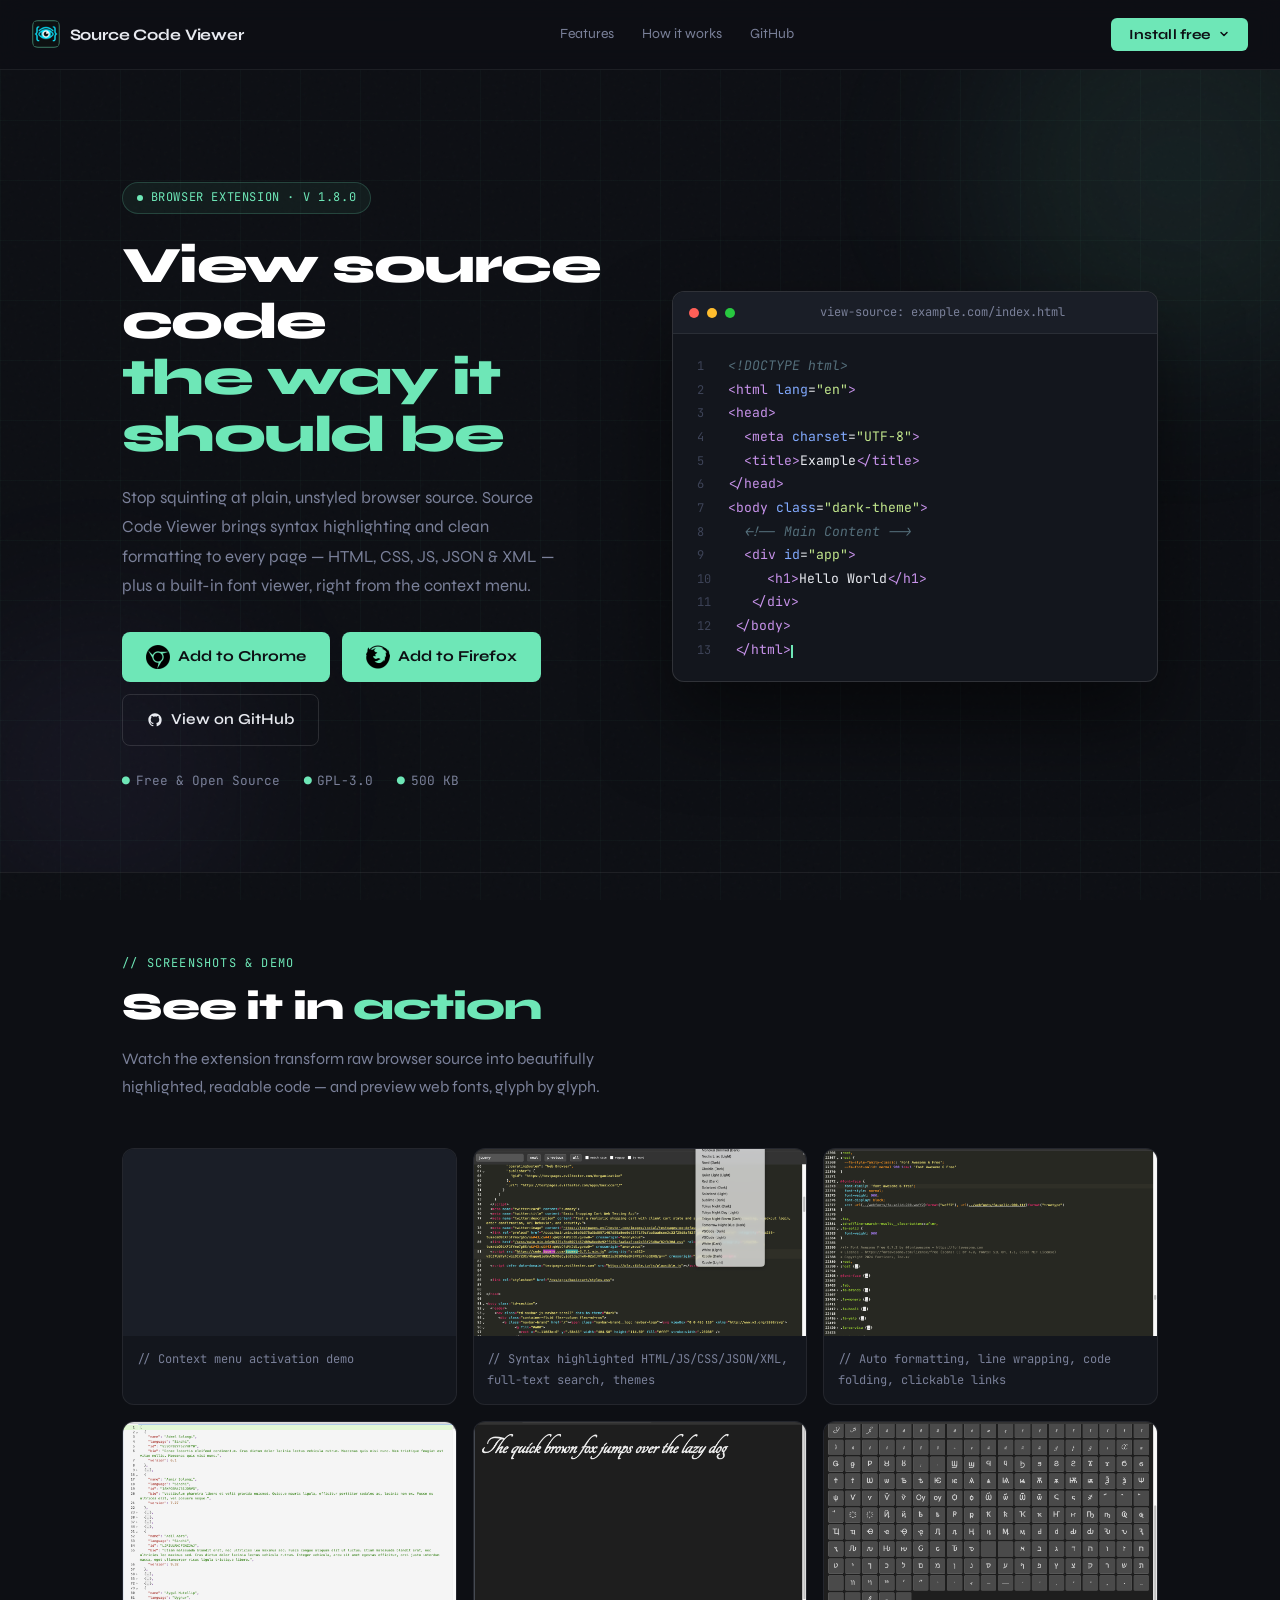
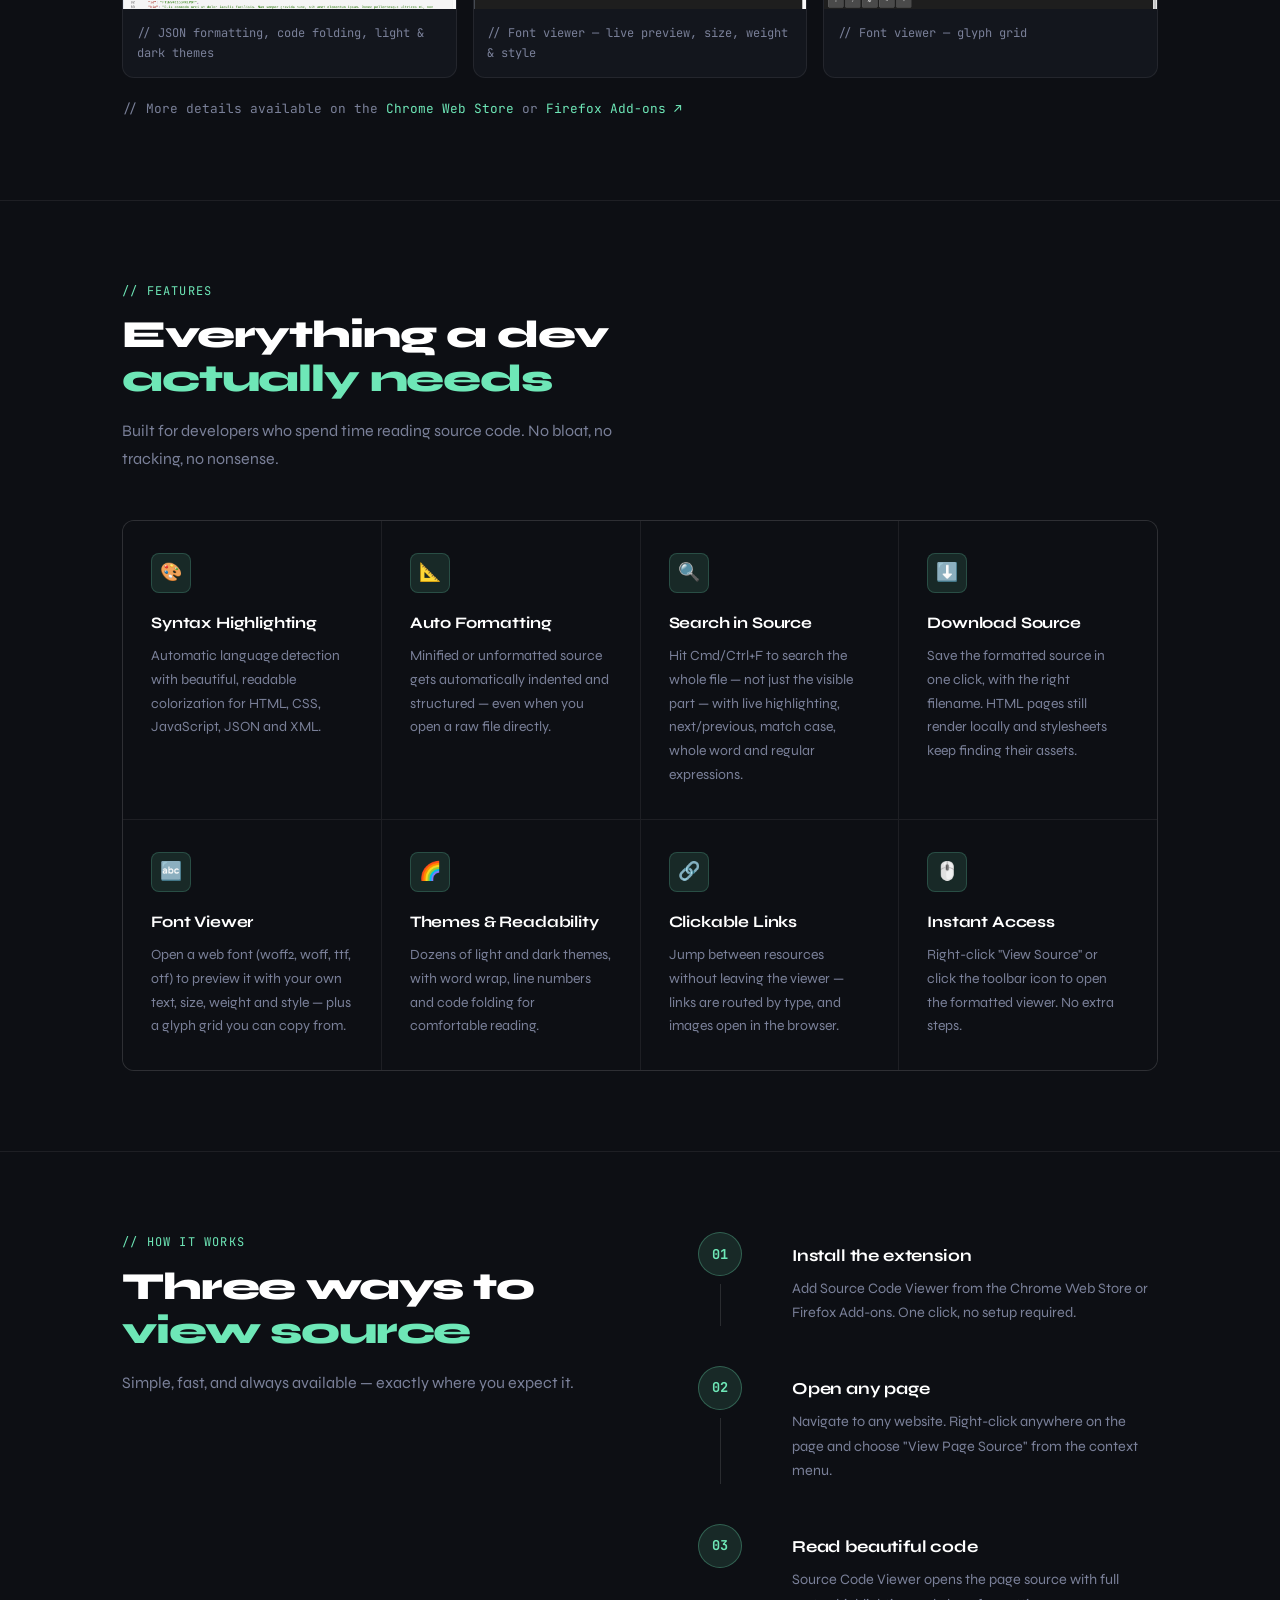
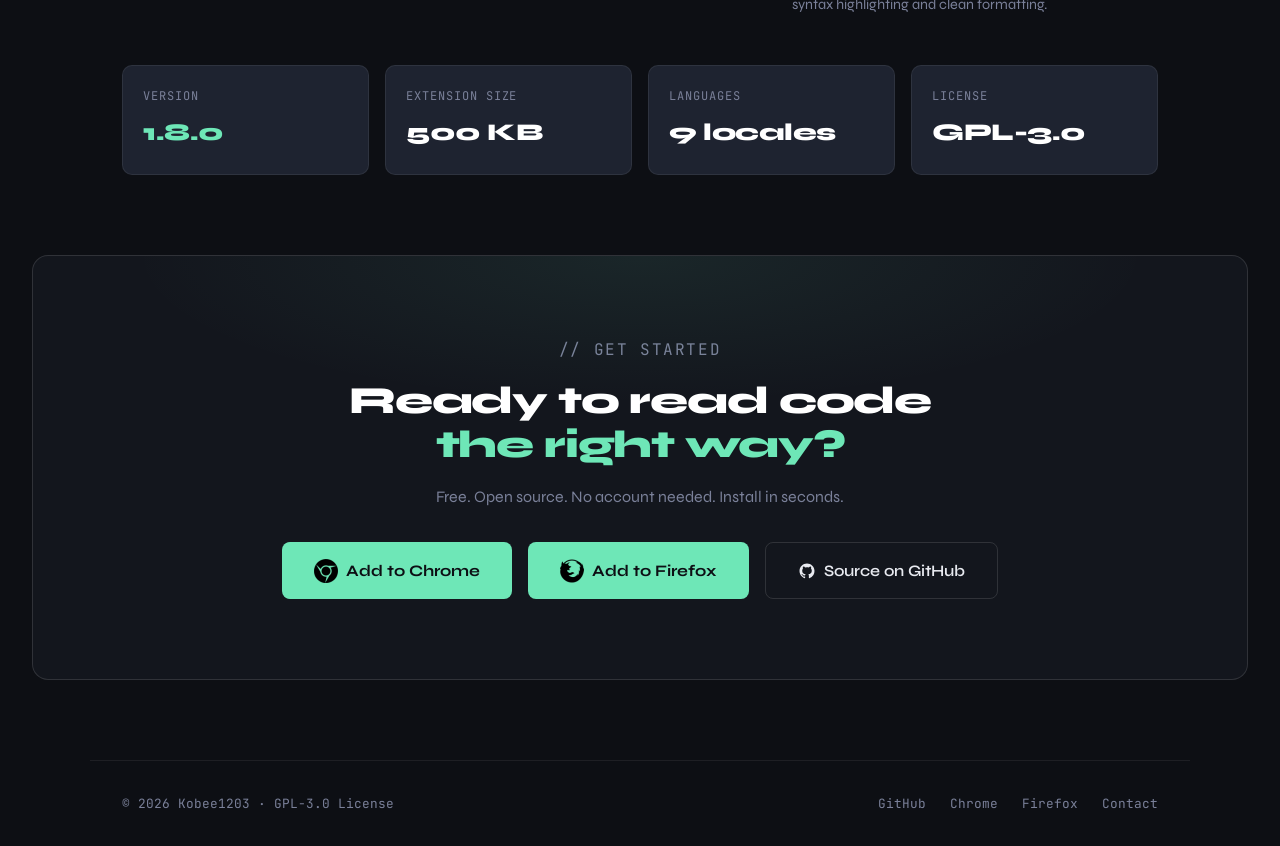
==== commit 31b9f440: "feat: bump version to 1.8.0, update screenshots, add search and download feature cards" ====
--- a/source-viewer-web-extension/index.html
+++ b/source-viewer-web-extension/index.html
@@ -85,7 +85,9 @@
       "Light and dark themes",
       "Word wrap, line numbers and code folding",
       "Clickable links between resources",
-      "Built-in font viewer with glyph grid"
+      "Built-in font viewer with glyph grid",
+      "Full-text search across the entire source",
+      "Download the formatted source"
     ]
   }
   </script>
@@ -204,7 +206,7 @@
       <!-- Video 1 -->
       <div class="media-card">
         <div class="thumb">
-          <iframe width="1165" height="705" src="https://www.youtube.com/embed/5pK-8O-_5YQ"
+          <iframe width="1165" height="705" src="https://www.youtube.com/embed/wcUPDDmoUFg?si=eDwJ1JUuS7YKXrNl"
             title="Web Extension: Source Code Viewer" frameborder="0"
             allow="accelerometer; autoplay; clipboard-write; encrypted-media; gyroscope; picture-in-picture; web-share"
             referrerpolicy="strict-origin-when-cross-origin" allowfullscreen></iframe>
@@ -215,69 +217,45 @@
       <!-- Screenshot 1 -->
       <div class="media-card">
         <div class="thumb">
-          <img src="./medias/source-code-viewer.png" alt="Source Code Viewer screenshot 1">
-        </div>
-        <div class="media-caption">// Syntax highlighted HTML/JS/CSS/JSON/XML</div>
+          <img src="./medias/source-code-viewer-1.png" alt="Source Code Viewer showing syntax-highlighted HTML with word wrap, the search bar open and the theme menu">
+        </div>
+        <div class="media-caption">// Syntax highlighted HTML/JS/CSS/JSON/XML, full-text search, themes</div>
       </div>
 
       <!-- Screenshot 2 -->
       <div class="media-card">
         <div class="thumb">
-          <img src="./medias/source-code-viewer-2.png" alt="Source Code Viewer screenshot 2">
-        </div>
-        <div class="media-caption">// Auto Formatting</div>
+          <img src="./medias/source-code-viewer-2.png" alt="Source Code Viewer showing a formatted CSS file with word wrap, code folding and clickable font URLs">
+        </div>
+        <div class="media-caption">// Auto formatting, line wrapping, code folding, clickable links</div>
       </div>
 
       <!-- Screenshot 3 -->
       <div class="media-card">
         <div class="thumb">
-          <img src="./medias/source-code-viewer-3.png" alt="Source Code Viewer screenshot 3">
-        </div>
-        <div class="media-caption">// Line wrapping</div>
+          <img src="./medias/source-code-viewer-3.png" alt="Source Code Viewer showing a formatted JSON file with code folding in a light theme">
+        </div>
+        <div class="media-caption">// JSON formatting, code folding, light &amp; dark themes</div>
       </div>
 
       <!-- Screenshot 4 -->
       <div class="media-card">
         <div class="thumb">
-          <img src="./medias/source-code-viewer-4.png" alt="Source Code Viewer screenshot 4">
-        </div>
-        <div class="media-caption">// Multiple themes</div>
+          <img src="./medias/source-code-viewer-4.png" alt="Font viewer previewing a web font in dark mode with adjustable sample text, size, bold and italic">
+        </div>
+        <div class="media-caption">// Font viewer — live preview, size, weight &amp; style</div>
       </div>
 
       <!-- Screenshot 5 -->
       <div class="media-card">
         <div class="thumb">
-          <img src="./medias/source-code-viewer-5.png" alt="Source Code Viewer screenshot 5">
-        </div>
-        <div class="media-caption">// URLs clickable</div>
-      </div>
-
-      <!-- Screenshot 6 -->
-      <div class="media-card">
-        <div class="thumb">
-          <img src="./medias/source-code-viewer-6.png" alt="Source Code Viewer showing formatted JSON with code folding">
-        </div>
-        <div class="media-caption">// JSON &amp; code folding</div>
-      </div>
-
-      <!-- Screenshot 7 -->
-      <div class="media-card">
-        <div class="thumb">
-          <img src="./medias/source-code-viewer-7.png" alt="Font viewer previewing a web font with adjustable sample text, size, weight and style">
-        </div>
-        <div class="media-caption">// Font viewer — live preview</div>
-      </div>
-
-      <!-- Screenshot 8 -->
-      <div class="media-card">
-        <div class="thumb">
-          <img src="./medias/source-code-viewer-8.png" alt="Font viewer glyph grid showing the characters a font covers">
+          <img src="./medias/source-code-viewer-5.png" alt="Font viewer glyph grid showing the characters a font covers">
         </div>
         <div class="media-caption">// Font viewer — glyph grid</div>
       </div>
     </div>
 
-    <p style="margin-top:1.25rem; font-size:0.8rem; color:var(--muted); font-family:var(--mono);">
+    <p style="margin-top:1.25rem; font-size:0.8rem; color:var(--muted); font-family:var(--mono),serif;">
       // More details available on the
       <a href="#"
         target="_blank" style="color:var(--accent); text-decoration:none;" data-cfg-link="chrome">Chrome Web Store</a>
@@ -307,6 +285,18 @@
         <h3>Auto Formatting</h3>
         <p>Minified or unformatted source gets automatically indented and structured — even when you open a raw file
           directly.</p>
+      </div>
+      <div class="feature-card">
+        <div class="feature-icon">🔍</div>
+        <h3>Search in Source</h3>
+        <p>Hit Cmd/Ctrl+F to search the whole file — not just the visible part — with live highlighting, next/previous,
+          match case, whole word and regular expressions.</p>
+      </div>
+      <div class="feature-card">
+        <div class="feature-icon">⬇️</div>
+        <h3>Download Source</h3>
+        <p>Save the formatted source in one click, with the right filename. HTML pages still render locally and
+          stylesheets keep finding their assets.</p>
       </div>
       <div class="feature-card">
         <div class="feature-icon">🔤</div>
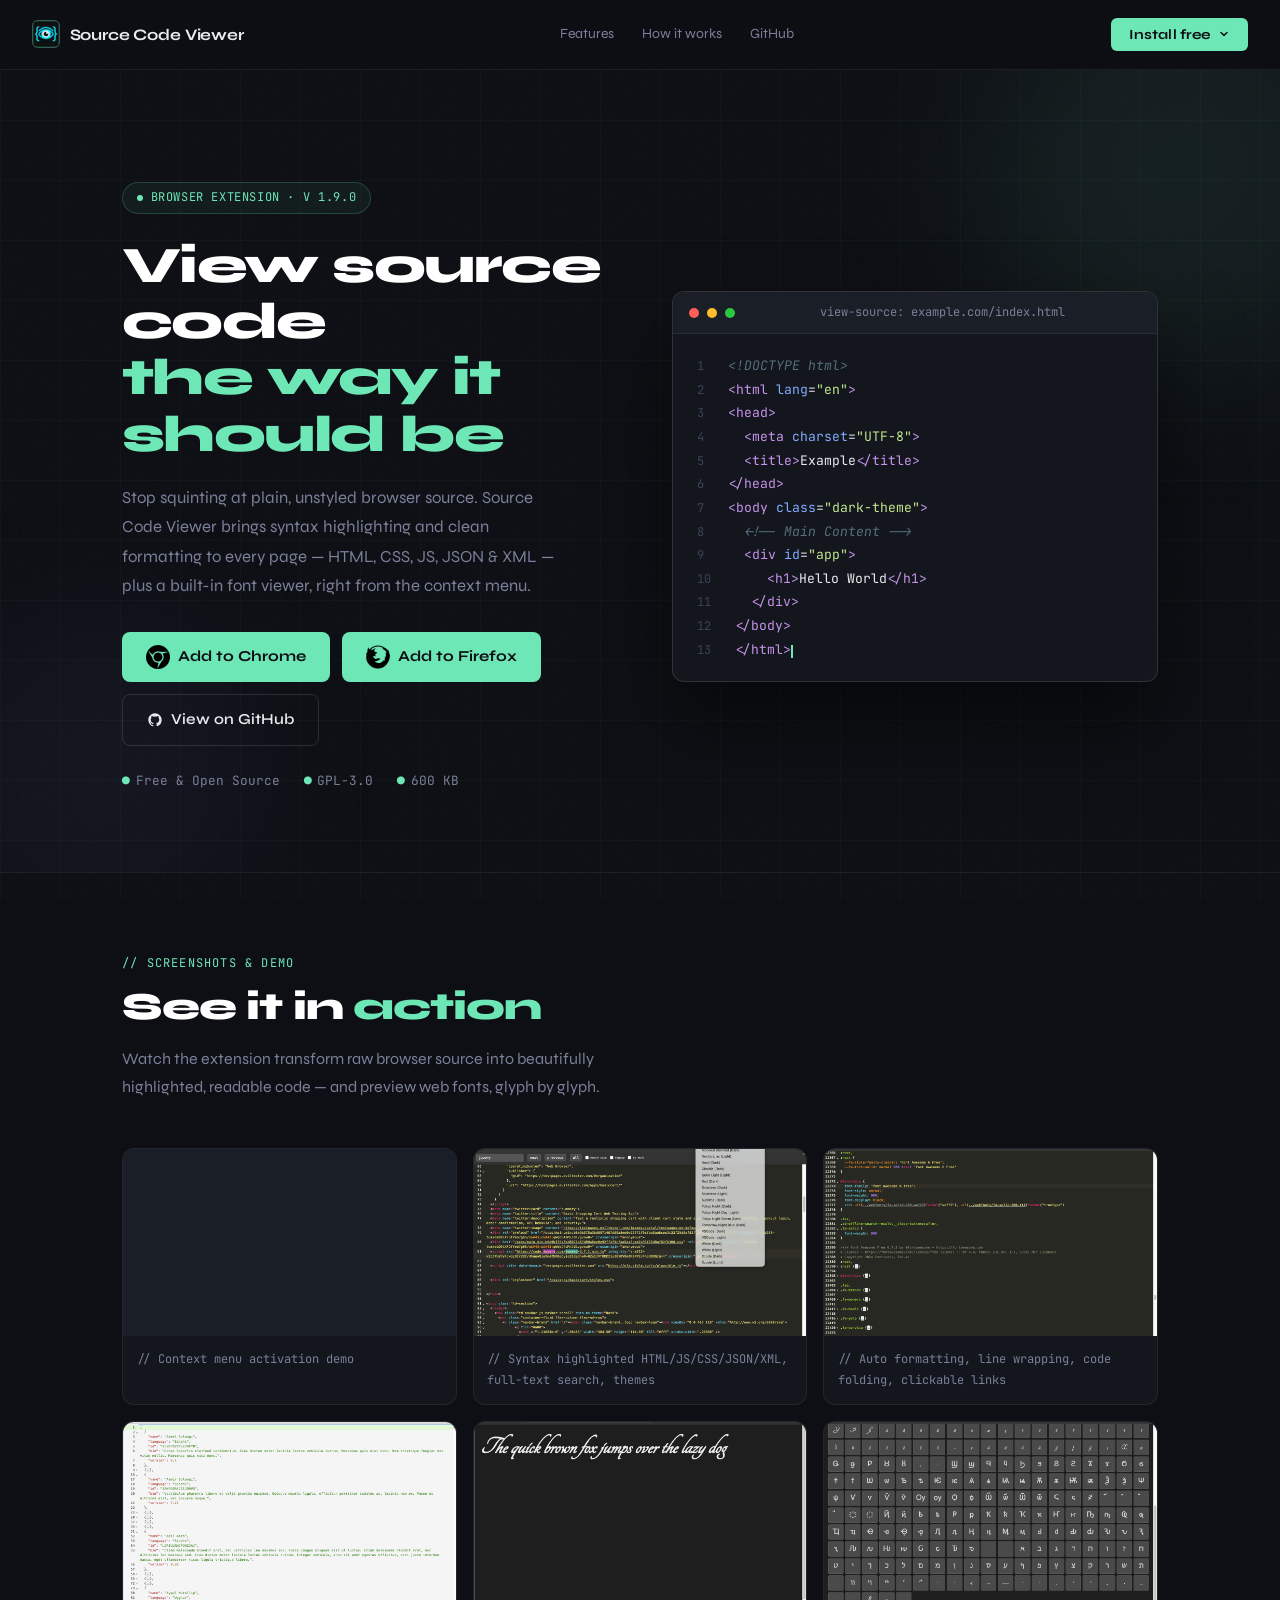
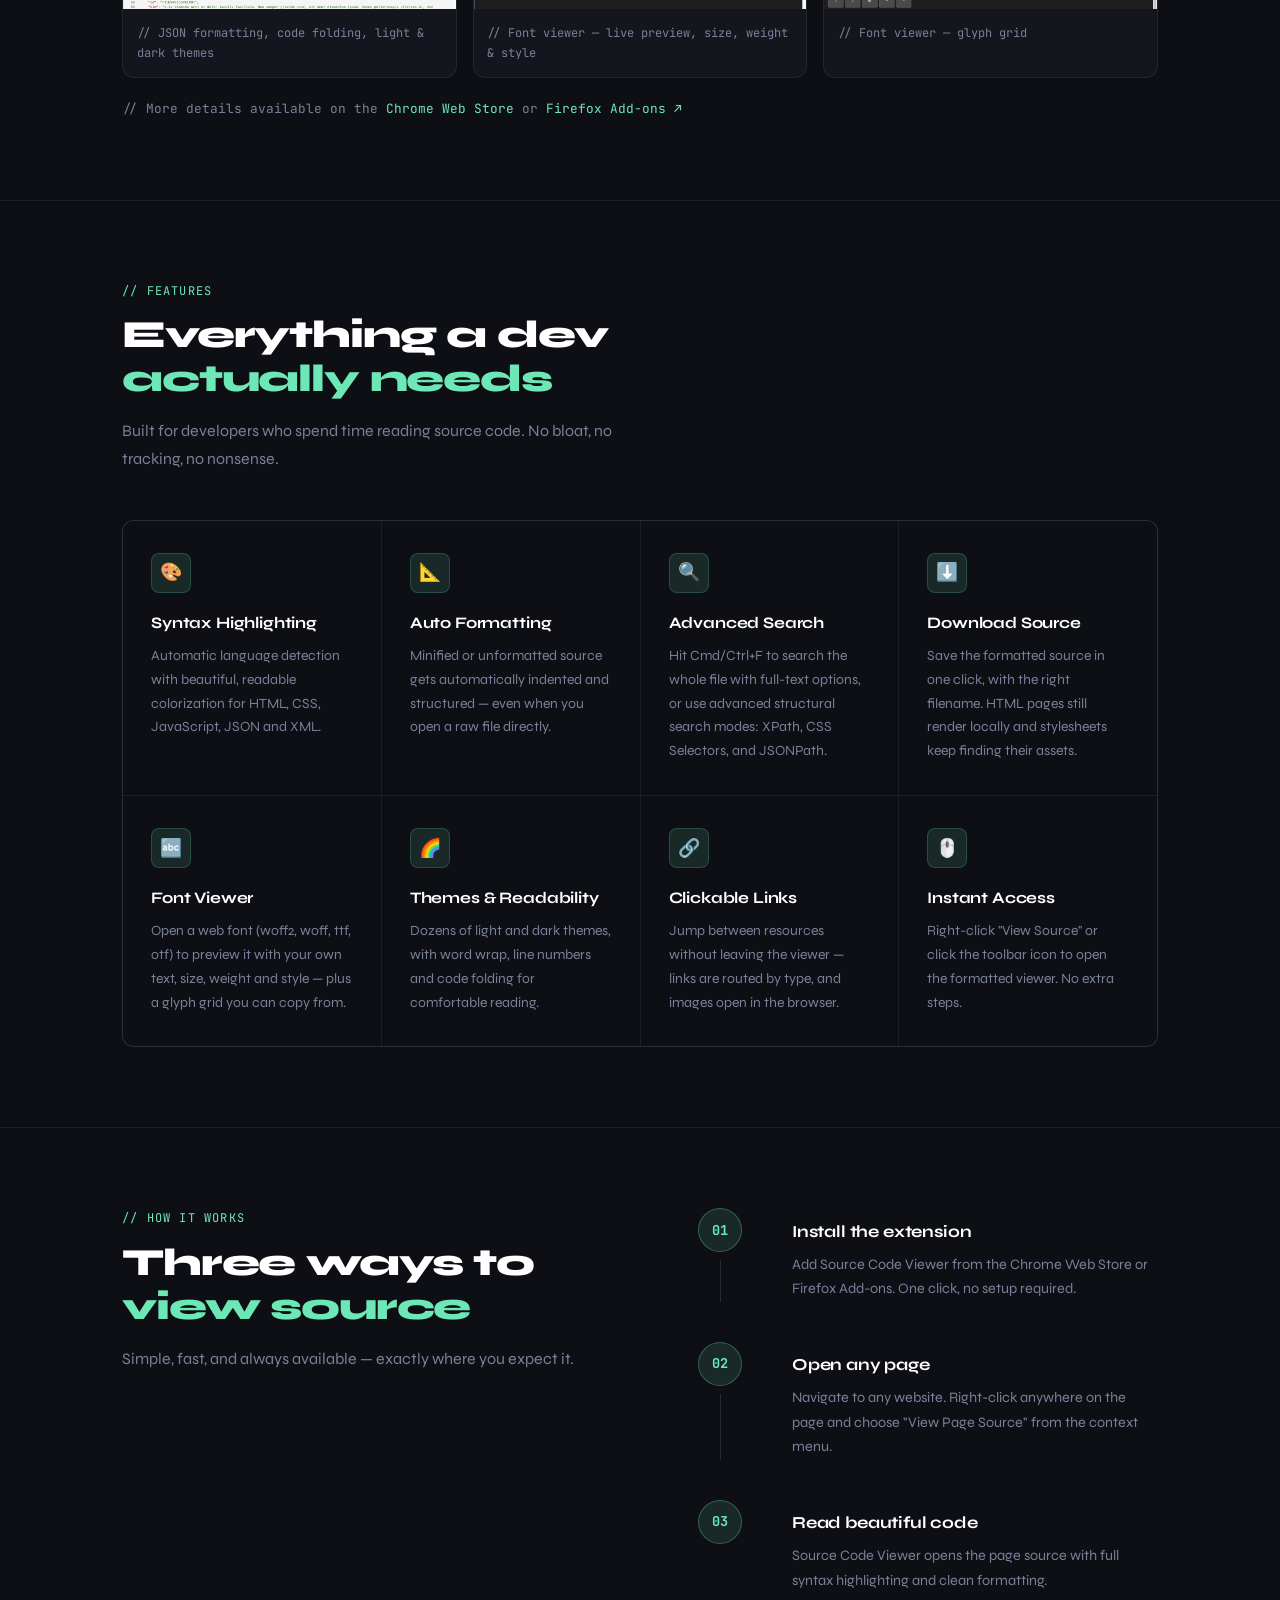
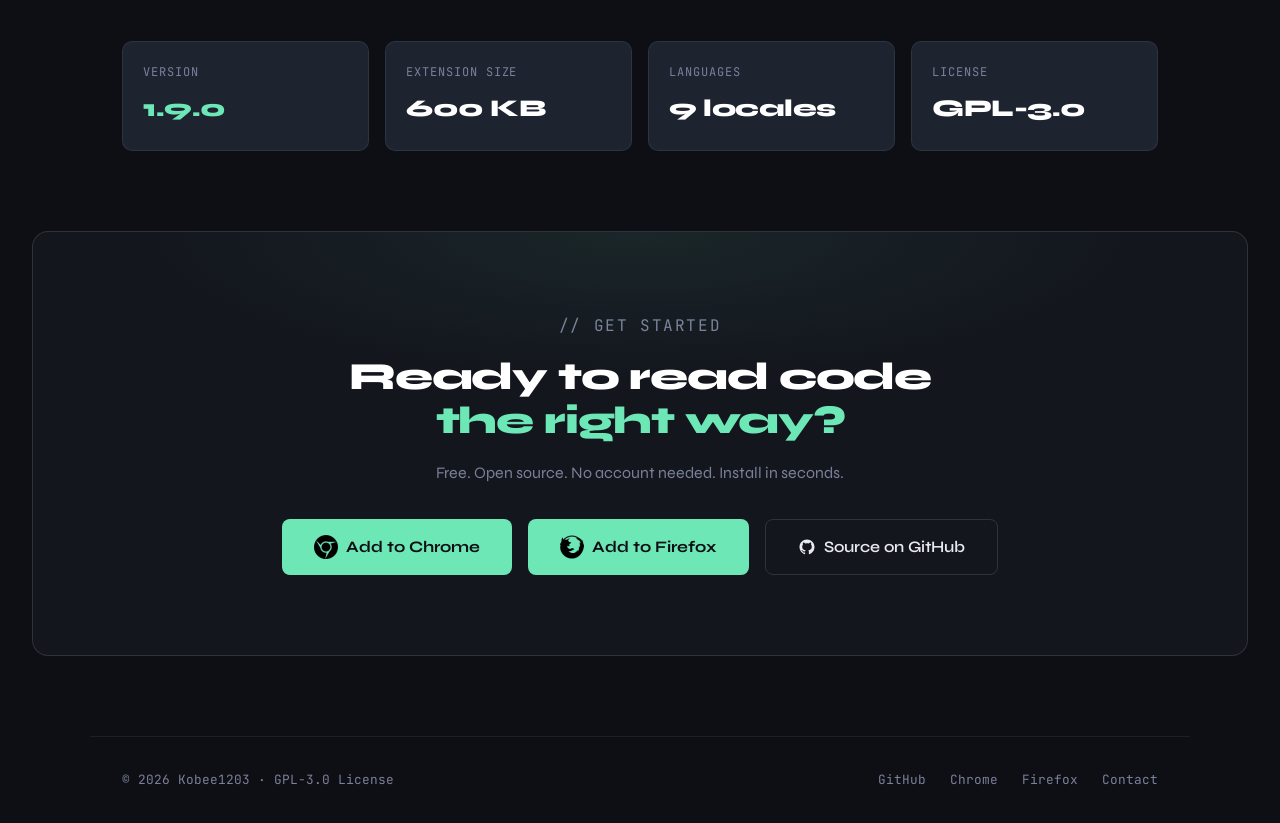
==== commit 1a772a5e: "update doc" ====
--- a/source-viewer-web-extension/index.html
+++ b/source-viewer-web-extension/index.html
@@ -288,9 +288,8 @@
       </div>
       <div class="feature-card">
         <div class="feature-icon">🔍</div>
-        <h3>Search in Source</h3>
-        <p>Hit Cmd/Ctrl+F to search the whole file — not just the visible part — with live highlighting, next/previous,
-          match case, whole word and regular expressions.</p>
+        <h3>Advanced Search</h3>
+        <p>Hit Cmd/Ctrl+F to search the whole file with full-text options, or use advanced structural search modes: XPath, CSS Selectors, and JSONPath.</p>
       </div>
       <div class="feature-card">
         <div class="feature-icon">⬇️</div>
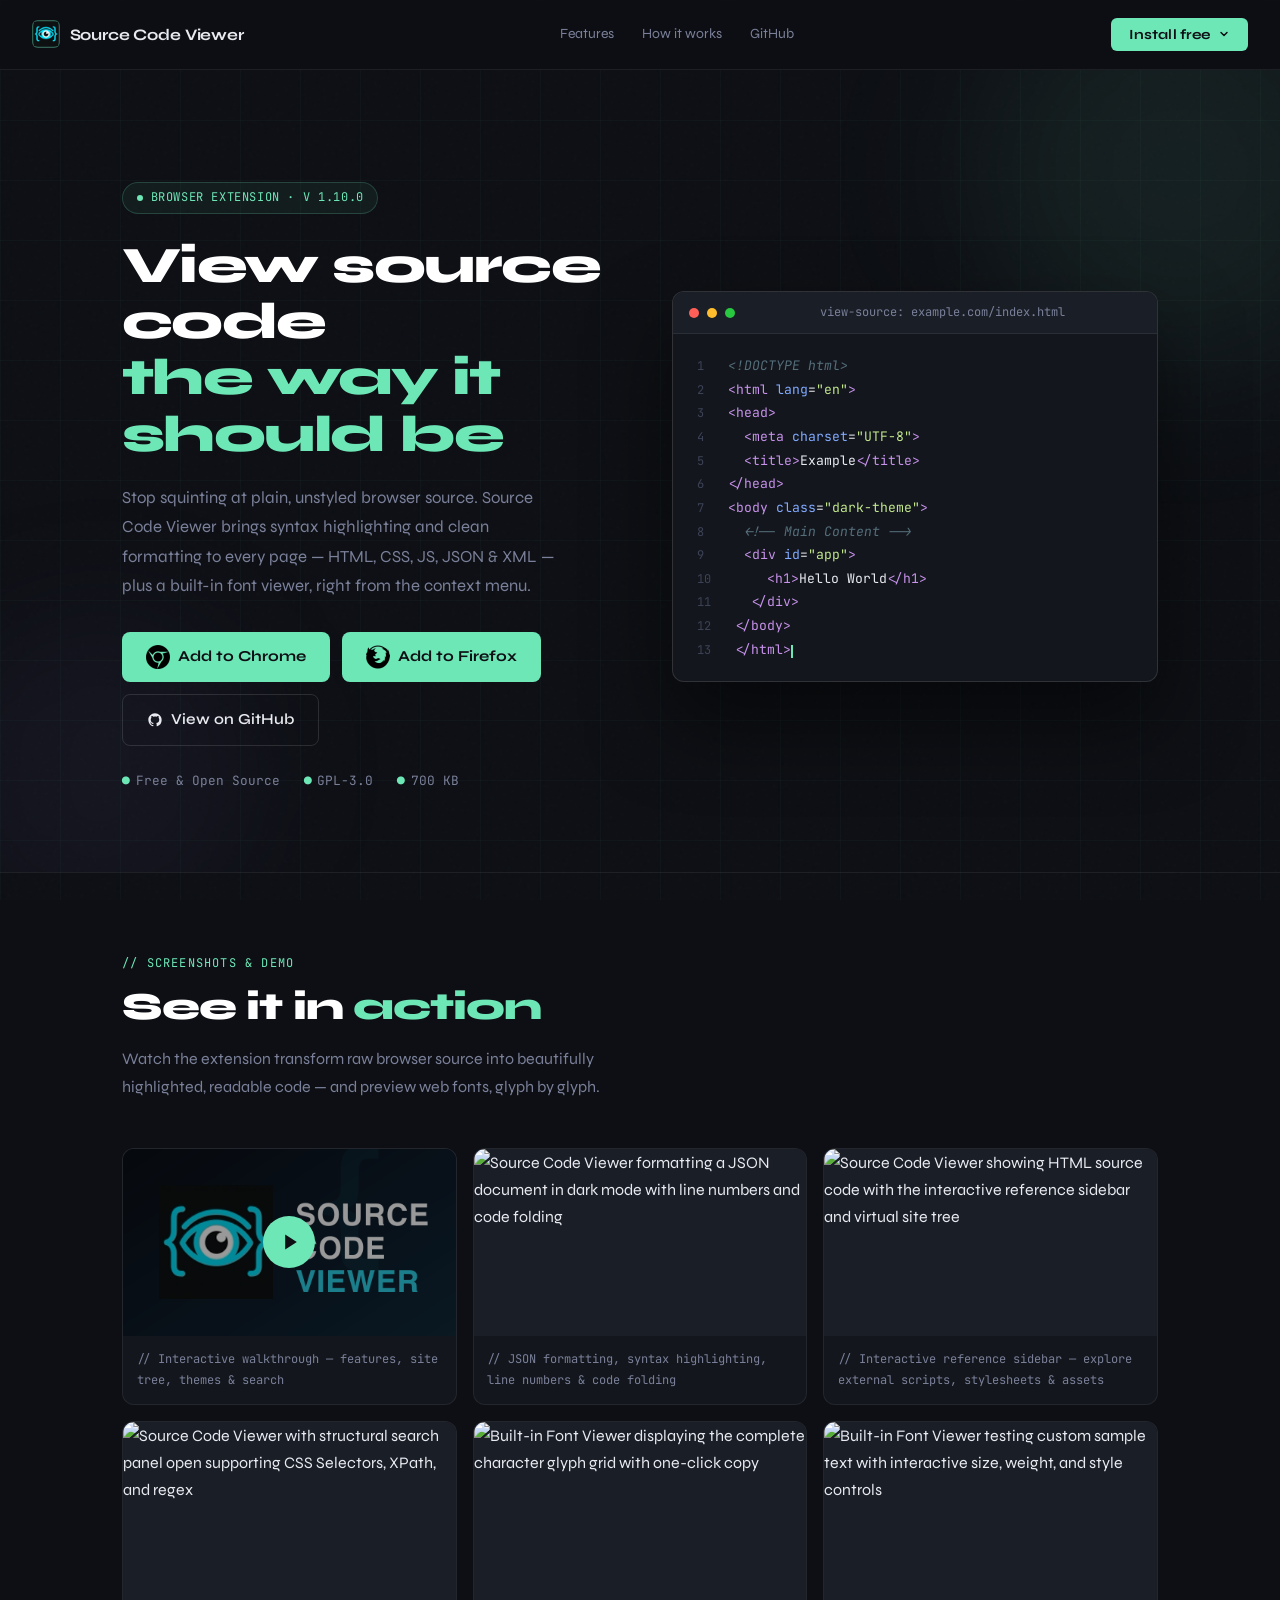
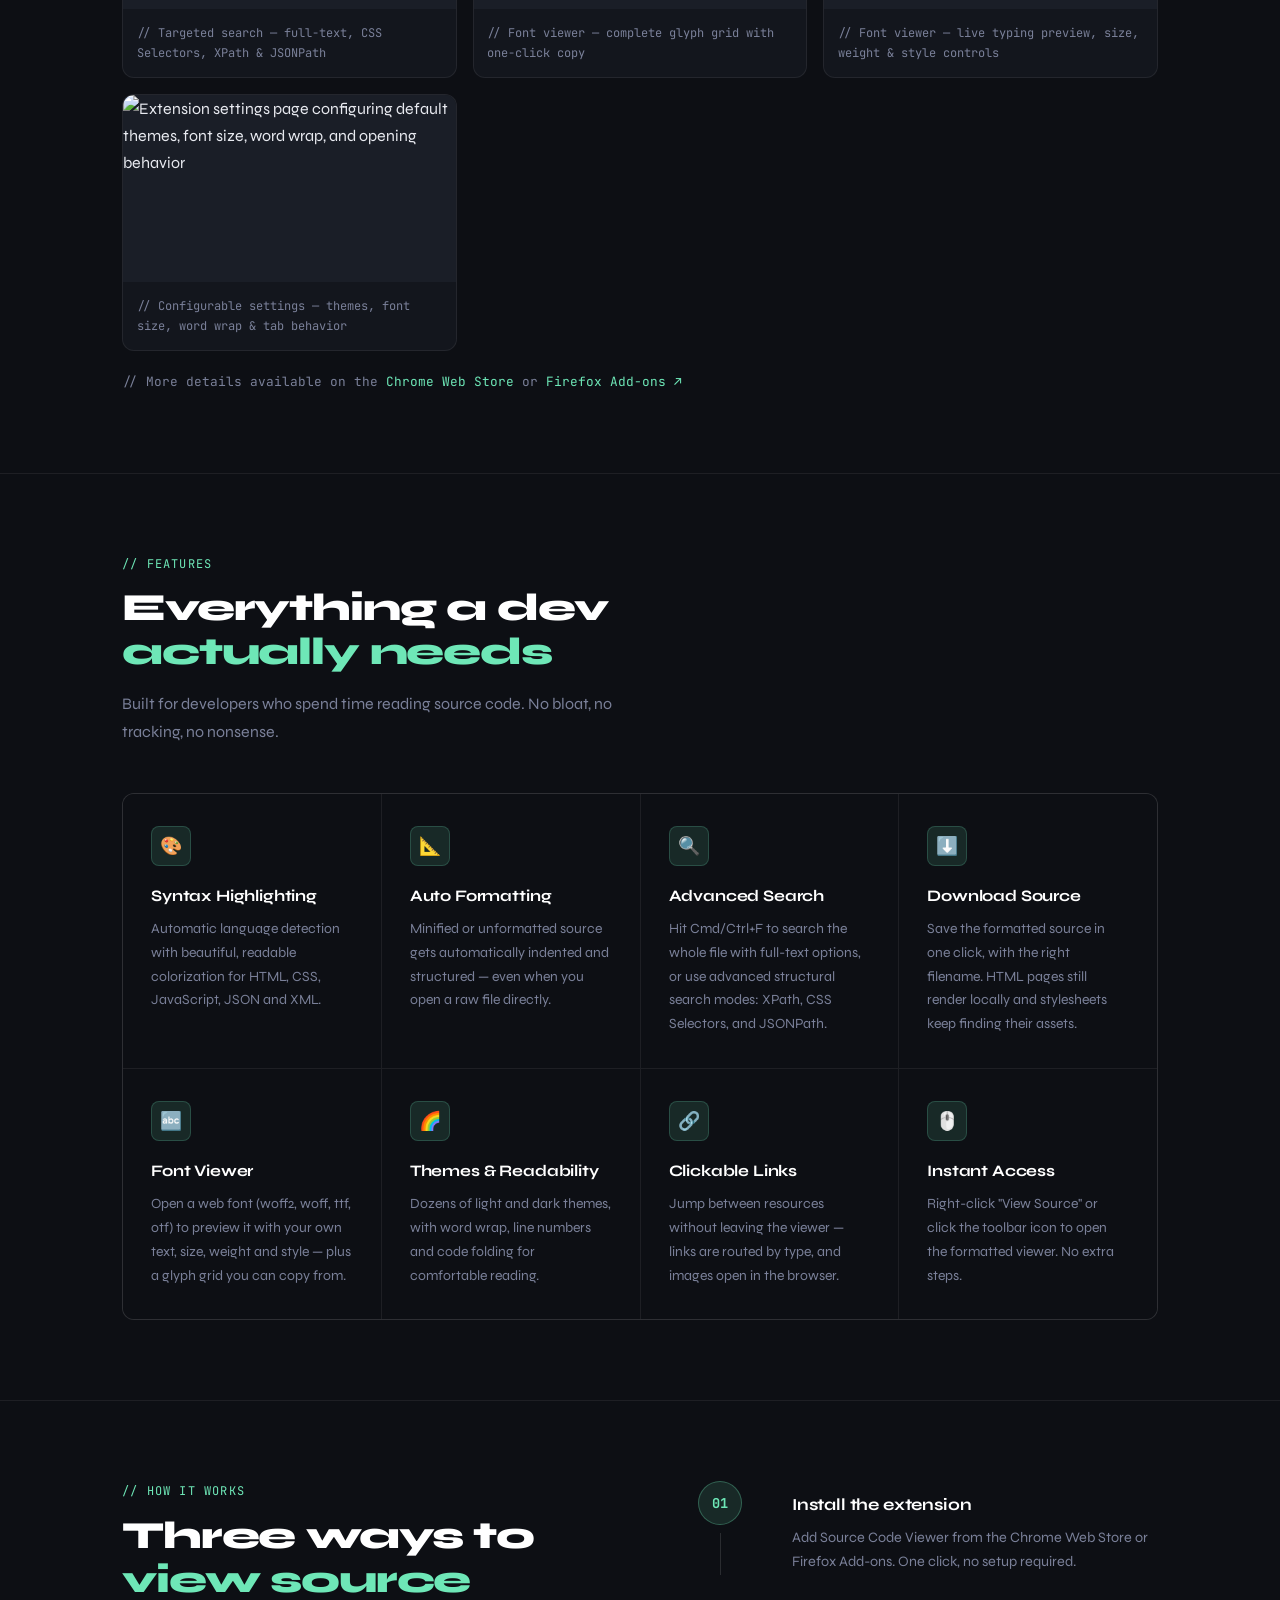
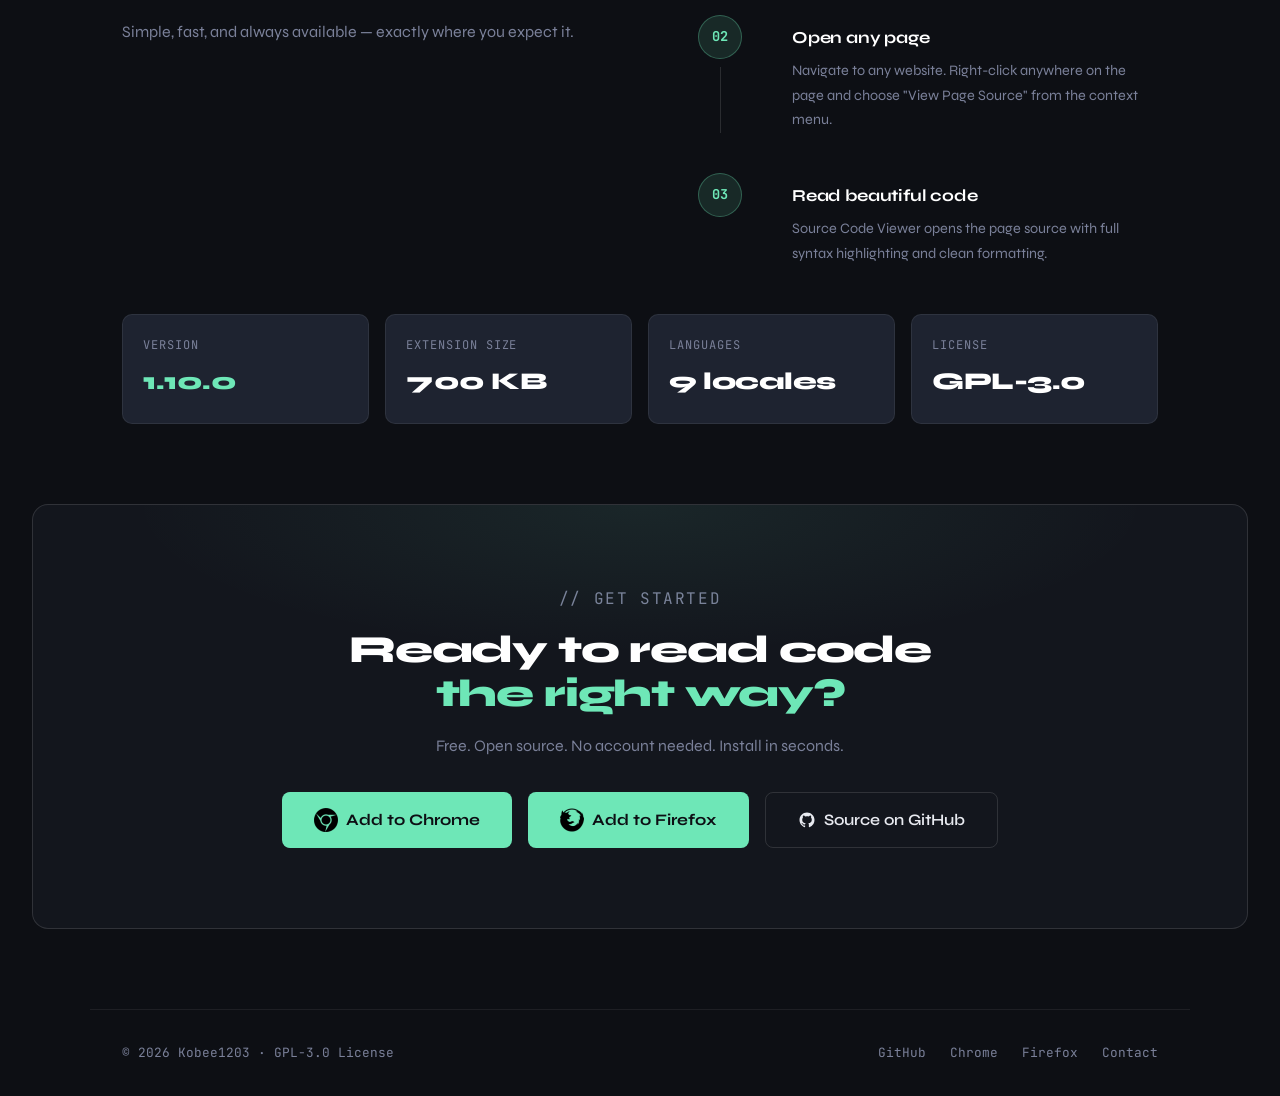
==== commit 89644545: "feat: bump version to 1.10.0, update screenshots, integrate demo video with poster, and remove obsol" ====
--- a/source-viewer-web-extension/index.html
+++ b/source-viewer-web-extension/index.html
@@ -206,52 +206,62 @@
       <!-- Video 1 -->
       <div class="media-card">
         <div class="thumb">
-          <iframe width="1165" height="705" src="https://www.youtube.com/embed/wcUPDDmoUFg?si=eDwJ1JUuS7YKXrNl"
-            title="Web Extension: Source Code Viewer" frameborder="0"
-            allow="accelerometer; autoplay; clipboard-write; encrypted-media; gyroscope; picture-in-picture; web-share"
-            referrerpolicy="strict-origin-when-cross-origin" allowfullscreen></iframe>
-        </div>
-        <div class="media-caption">// Context menu activation demo</div>
+          <video poster="./medias/small-promo-440x280.png" src="https://raw.githubusercontent.com/Kobee1203/source-viewer-web-extension/main/store/video/source-viewer-demo.webm" preload="metadata" muted playsinline></video>
+          <div class="video-overlay">
+            <div class="play-btn">
+              <svg viewBox="0 0 24 24"><polygon points="5 3 19 12 5 21 5 3"/></svg>
+            </div>
+          </div>
+        </div>
+        <div class="media-caption">// Interactive walkthrough — features, site tree, themes &amp; search</div>
       </div>
 
       <!-- Screenshot 1 -->
       <div class="media-card">
         <div class="thumb">
-          <img src="./medias/source-code-viewer-1.png" alt="Source Code Viewer showing syntax-highlighted HTML with word wrap, the search bar open and the theme menu">
-        </div>
-        <div class="media-caption">// Syntax highlighted HTML/JS/CSS/JSON/XML, full-text search, themes</div>
+          <img src="https://raw.githubusercontent.com/Kobee1203/source-viewer-web-extension/main/store/screenshots/en/01-viewer-dark-json.png" alt="Source Code Viewer formatting a JSON document in dark mode with line numbers and code folding">
+        </div>
+        <div class="media-caption">// JSON formatting, syntax highlighting, line numbers &amp; code folding</div>
       </div>
 
       <!-- Screenshot 2 -->
       <div class="media-card">
         <div class="thumb">
-          <img src="./medias/source-code-viewer-2.png" alt="Source Code Viewer showing a formatted CSS file with word wrap, code folding and clickable font URLs">
-        </div>
-        <div class="media-caption">// Auto formatting, line wrapping, code folding, clickable links</div>
+          <img src="https://raw.githubusercontent.com/Kobee1203/source-viewer-web-extension/main/store/screenshots/en/02-viewer-html-sidebar.png" alt="Source Code Viewer showing HTML source code with the interactive reference sidebar and virtual site tree">
+        </div>
+        <div class="media-caption">// Interactive reference sidebar — explore external scripts, stylesheets &amp; assets</div>
       </div>
 
       <!-- Screenshot 3 -->
       <div class="media-card">
         <div class="thumb">
-          <img src="./medias/source-code-viewer-3.png" alt="Source Code Viewer showing a formatted JSON file with code folding in a light theme">
-        </div>
-        <div class="media-caption">// JSON formatting, code folding, light &amp; dark themes</div>
+          <img src="https://raw.githubusercontent.com/Kobee1203/source-viewer-web-extension/main/store/screenshots/en/03-viewer-search-panel.png" alt="Source Code Viewer with structural search panel open supporting CSS Selectors, XPath, and regex">
+        </div>
+        <div class="media-caption">// Targeted search — full-text, CSS Selectors, XPath &amp; JSONPath</div>
       </div>
 
       <!-- Screenshot 4 -->
       <div class="media-card">
         <div class="thumb">
-          <img src="./medias/source-code-viewer-4.png" alt="Font viewer previewing a web font in dark mode with adjustable sample text, size, bold and italic">
-        </div>
-        <div class="media-caption">// Font viewer — live preview, size, weight &amp; style</div>
+          <img src="https://raw.githubusercontent.com/Kobee1203/source-viewer-web-extension/main/store/screenshots/en/04-font-viewer-glyphs.png" alt="Built-in Font Viewer displaying the complete character glyph grid with one-click copy">
+        </div>
+        <div class="media-caption">// Font viewer — complete glyph grid with one-click copy</div>
       </div>
 
       <!-- Screenshot 5 -->
       <div class="media-card">
         <div class="thumb">
-          <img src="./medias/source-code-viewer-5.png" alt="Font viewer glyph grid showing the characters a font covers">
-        </div>
-        <div class="media-caption">// Font viewer — glyph grid</div>
+          <img src="https://raw.githubusercontent.com/Kobee1203/source-viewer-web-extension/main/store/screenshots/en/05-font-viewer-preview.png" alt="Built-in Font Viewer testing custom sample text with interactive size, weight, and style controls">
+        </div>
+        <div class="media-caption">// Font viewer — live typing preview, size, weight &amp; style controls</div>
+      </div>
+
+      <!-- Screenshot 6 -->
+      <div class="media-card">
+        <div class="thumb">
+          <img src="https://raw.githubusercontent.com/Kobee1203/source-viewer-web-extension/main/store/screenshots/en/06-settings-options.png" alt="Extension settings page configuring default themes, font size, word wrap, and opening behavior">
+        </div>
+        <div class="media-caption">// Configurable settings — themes, font size, word wrap &amp; tab behavior</div>
       </div>
     </div>
 
--- a/source-viewer-web-extension/index.css
+++ b/source-viewer-web-extension/index.css
@@ -360,7 +360,8 @@
     position: relative; overflow: hidden;
   }
 
-  .media-card .thumb img {
+  .media-card .thumb img,
+  .media-card .thumb video {
     width: 100%; height: 100%; object-fit: cover;
   }
 
@@ -572,7 +573,7 @@
     justify-content: center;
   }
 
-  .modal-content img, .modal-content iframe {
+  .modal-content img, .modal-content iframe, .modal-content video {
     max-width: 100%;
     max-height: 90vh;
     border-radius: 8px;
@@ -580,7 +581,7 @@
     border: 1px solid var(--border);
   }
 
-  .modal-content iframe {
+  .modal-content iframe, .modal-content video {
     width: 1165px;
     aspect-ratio: 16/9;
   }
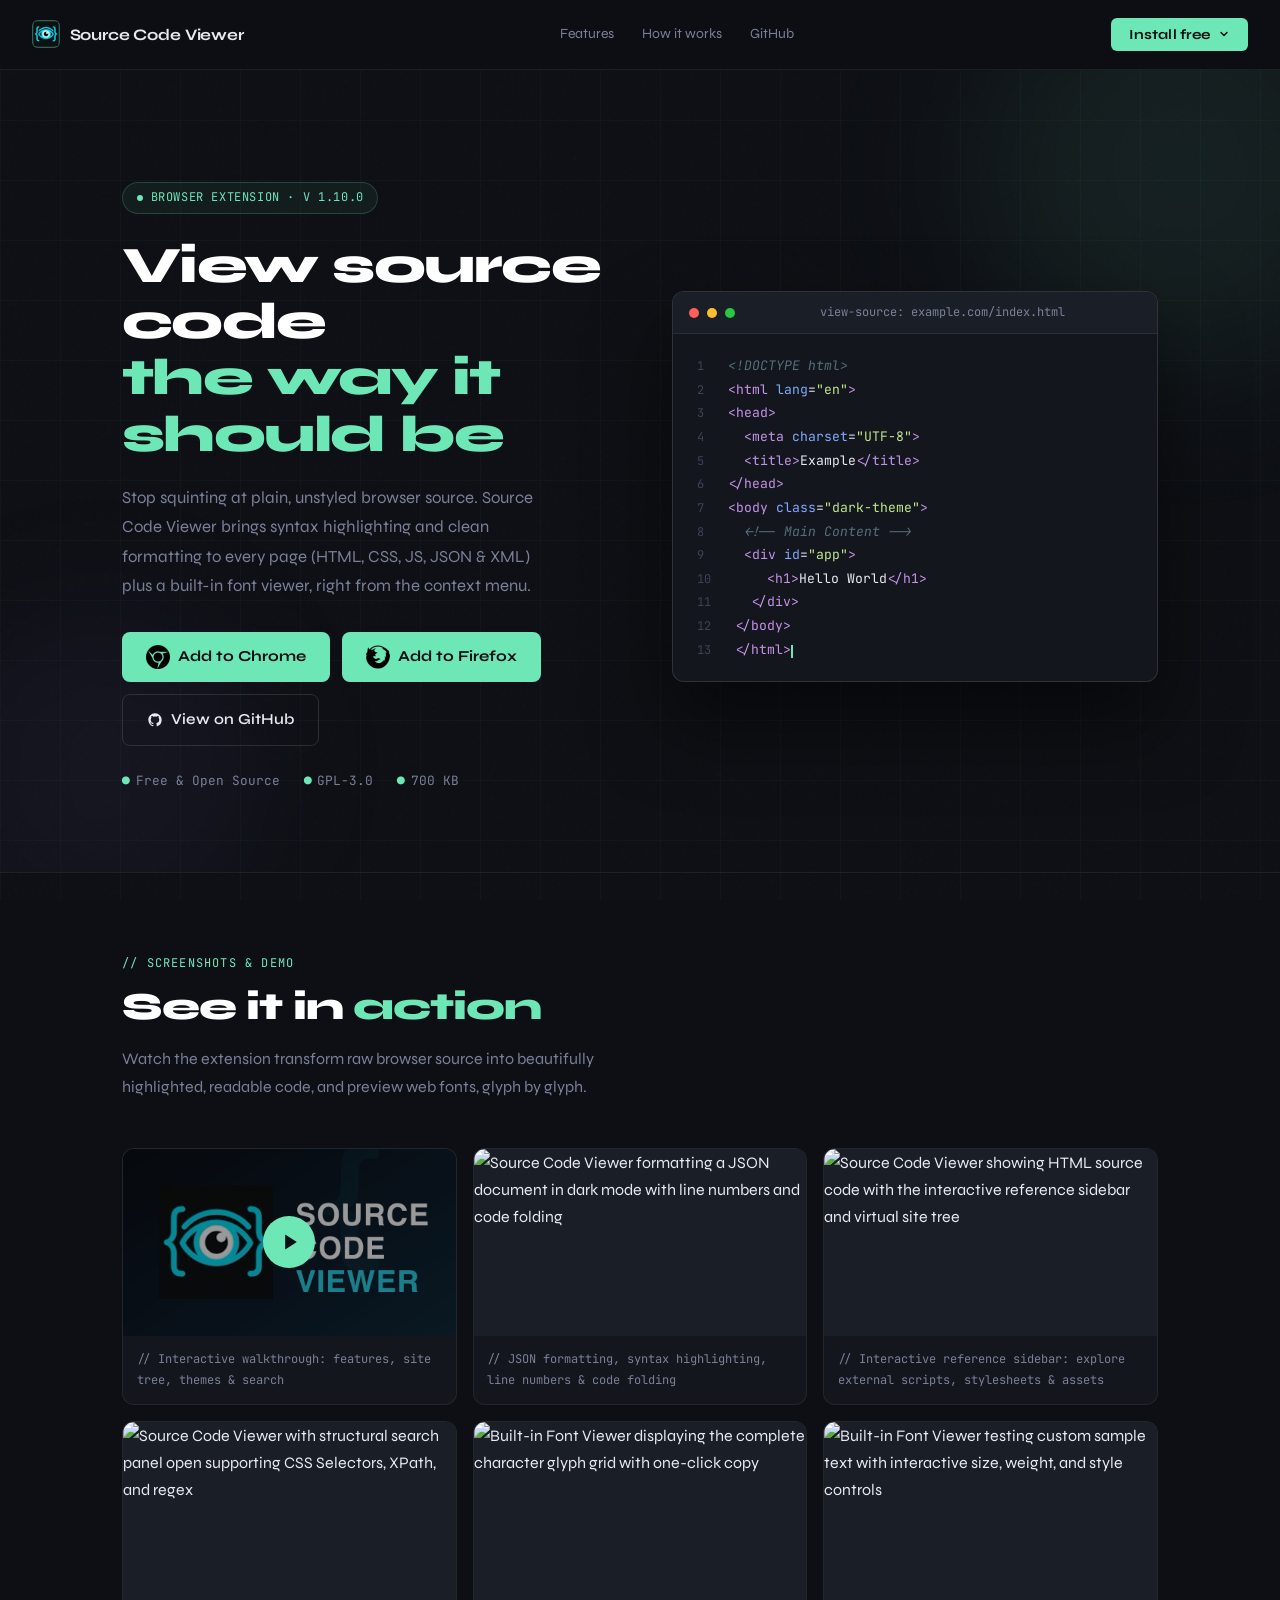
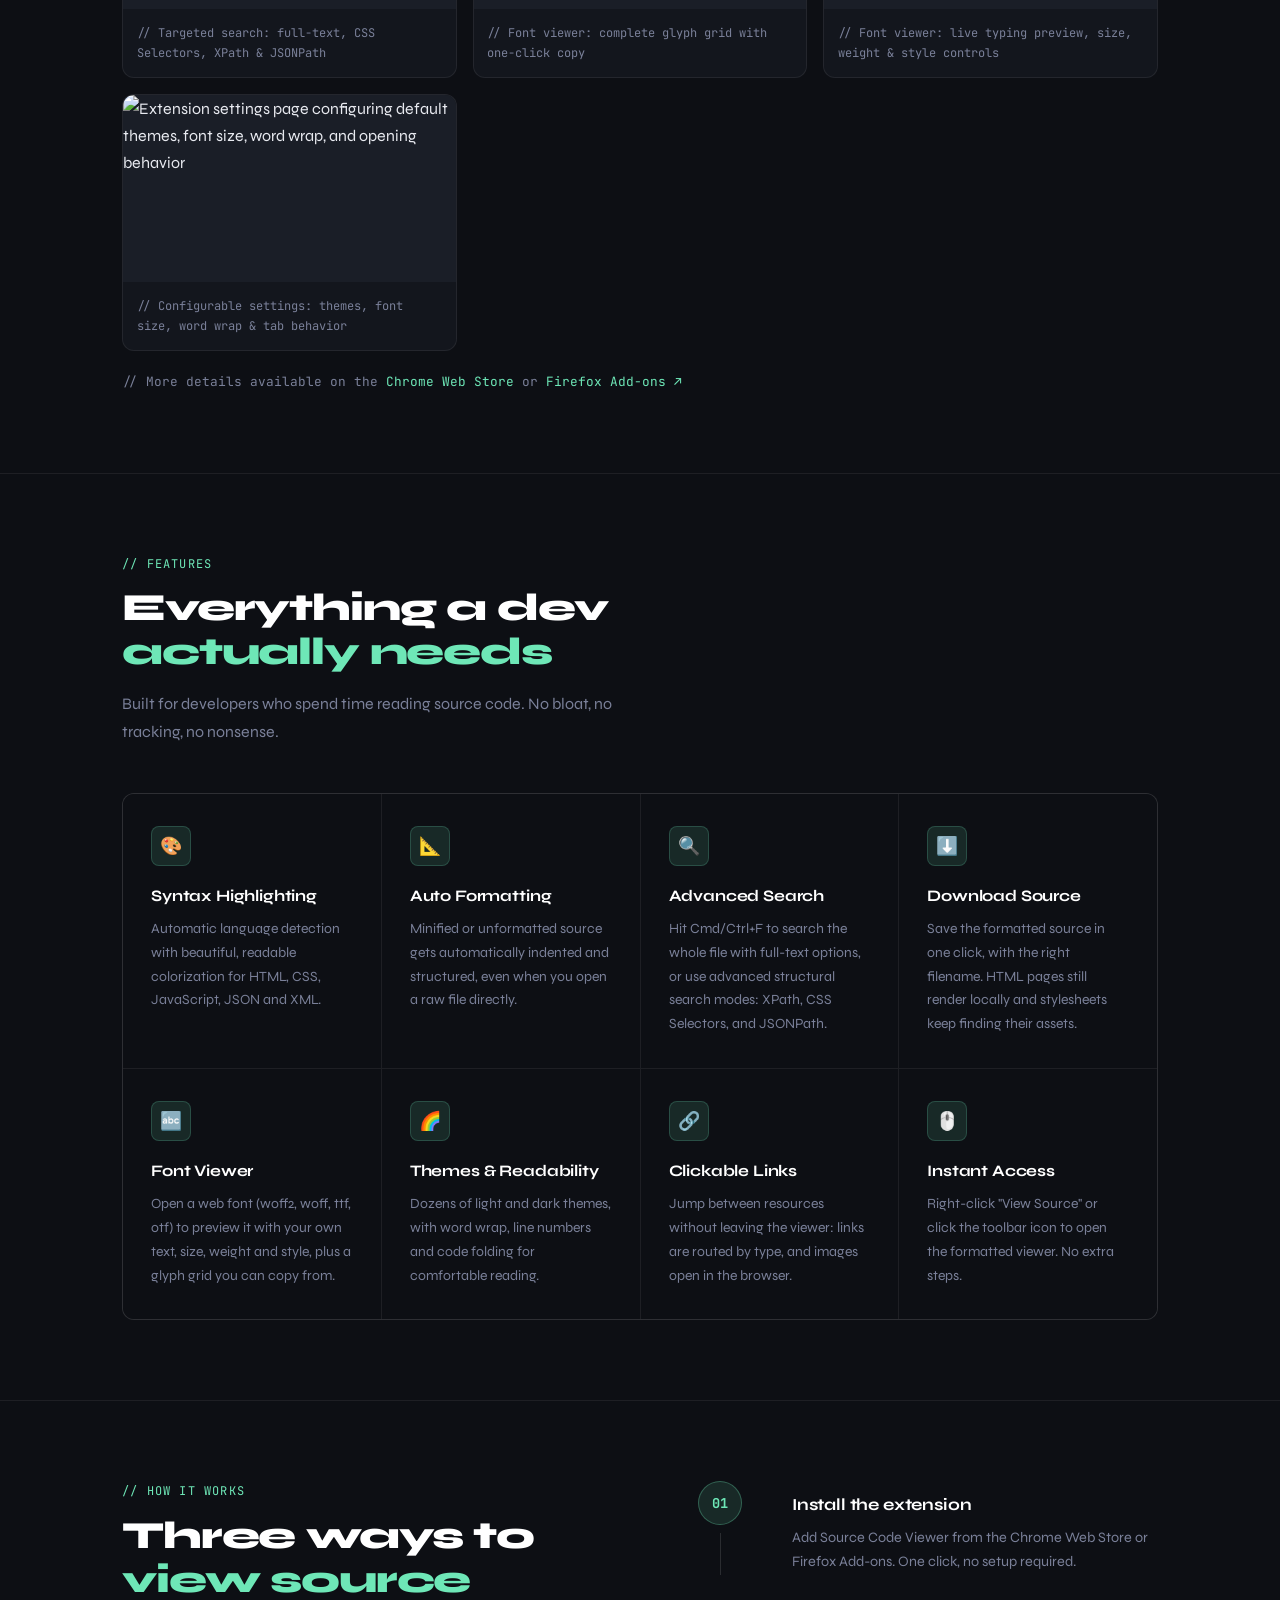
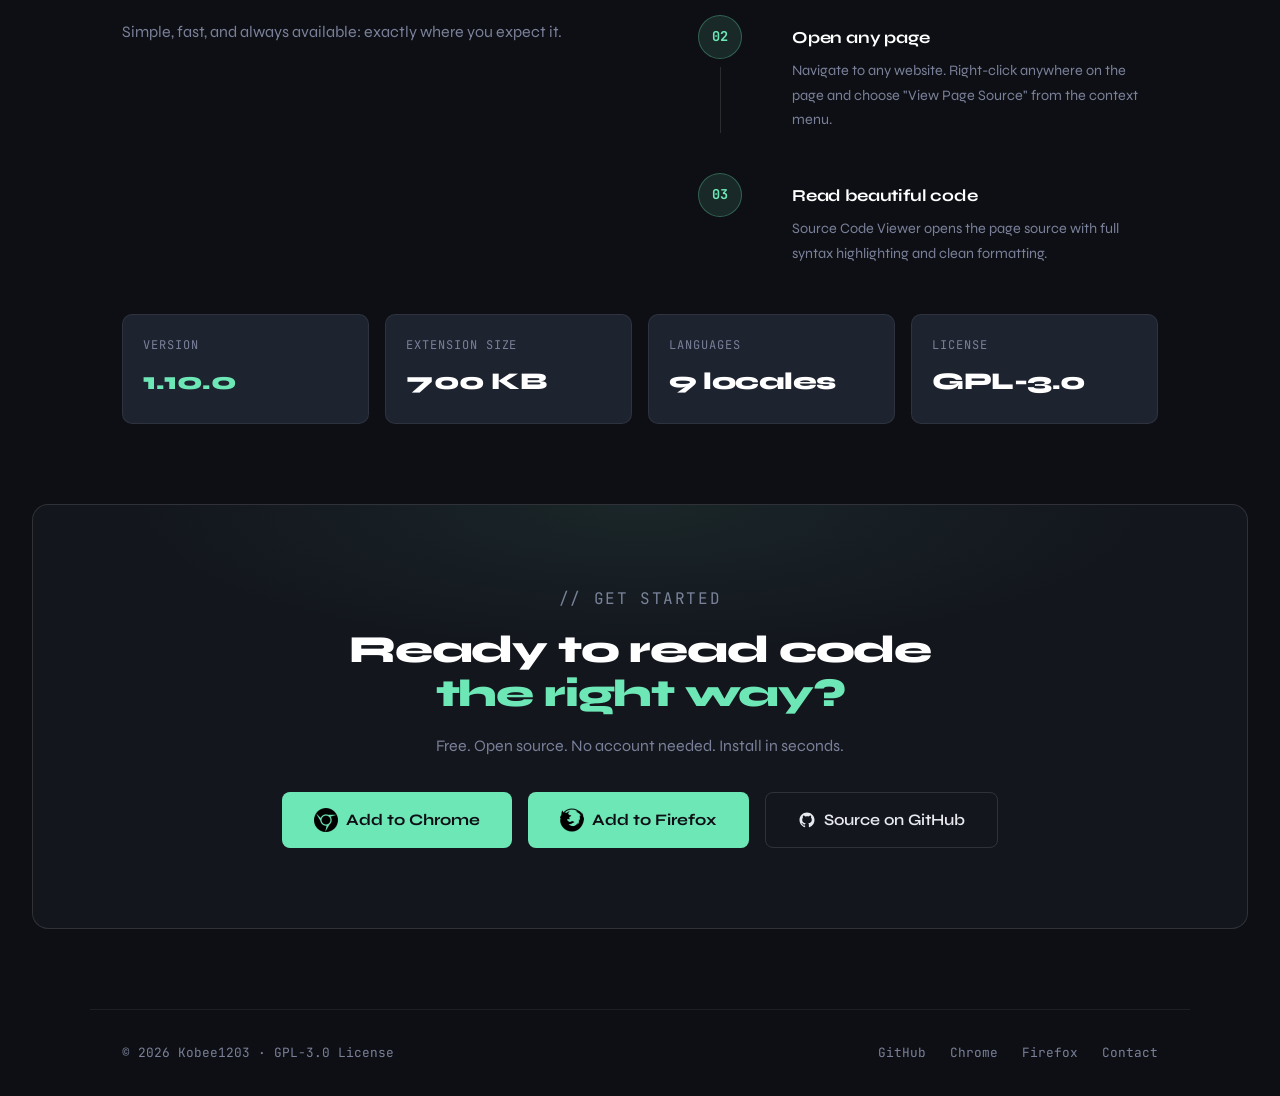
==== commit 24be8cac: "style: replace em-dash punctuation across site titles, captions and descriptions" ====
--- a/source-viewer-web-extension/index.html
+++ b/source-viewer-web-extension/index.html
@@ -6,9 +6,9 @@
   <meta name="viewport" content="width=device-width, initial-scale=1.0">
 
   <!-- Primary meta tags -->
-  <title>Source Code Viewer — Highlight &amp; Format HTML, CSS, JS, JSON &amp; XML | Chrome &amp; Firefox</title>
+  <title>Source Code Viewer - Highlight &amp; Format HTML, CSS, JS, JSON &amp; XML | Chrome &amp; Firefox</title>
   <meta name="description"
-    content="Free, open-source Chrome &amp; Firefox extension that formats and syntax-highlights web page source — HTML, CSS, JavaScript, JSON &amp; XML — with light/dark themes, code folding and a built-in font viewer.">
+    content="Free, open-source Chrome &amp; Firefox extension that formats and syntax-highlights web page source (HTML, CSS, JavaScript, JSON &amp; XML) with light/dark themes, code folding and a built-in font viewer.">
   <meta name="keywords"
     content="source code viewer, view page source, syntax highlighting, code formatter, code beautifier, pretty print, HTML viewer, CSS viewer, JavaScript viewer, JSON viewer, XML viewer, font viewer, browser extension, Chrome extension, Firefox add-on, developer tools">
   <meta name="author" content="Nicolas Dos Santos">
@@ -19,7 +19,7 @@
   <!-- Open Graph / Facebook -->
   <meta property="og:type" content="website">
   <meta property="og:site_name" content="Source Code Viewer">
-  <meta property="og:title" content="Source Code Viewer — Highlight &amp; Format HTML, CSS, JS, JSON &amp; XML">
+  <meta property="og:title" content="Source Code Viewer - Highlight &amp; Format HTML, CSS, JS, JSON &amp; XML">
   <meta property="og:description"
     content="Free, open-source Chrome &amp; Firefox extension that formats and syntax-highlights web page source, with light/dark themes, code folding and a built-in font viewer.">
   <meta property="og:url" content="https://kobee1203.github.io/source-viewer-web-extension/">
@@ -27,17 +27,17 @@
     content="https://kobee1203.github.io/source-viewer-web-extension/medias/marquee-1400x560.png">
   <meta property="og:image:width" content="1400">
   <meta property="og:image:height" content="560">
-  <meta property="og:image:alt" content="Source Code Viewer — syntax-highlighted source code shown in the browser extension">
+  <meta property="og:image:alt" content="Source Code Viewer - syntax-highlighted source code shown in the browser extension">
   <meta property="og:locale" content="en_US">
 
   <!-- Twitter -->
   <meta name="twitter:card" content="summary_large_image">
-  <meta name="twitter:title" content="Source Code Viewer — Highlight &amp; Format HTML, CSS, JS, JSON &amp; XML">
+  <meta name="twitter:title" content="Source Code Viewer - Highlight &amp; Format HTML, CSS, JS, JSON &amp; XML">
   <meta name="twitter:description"
     content="Free, open-source Chrome &amp; Firefox extension that formats and syntax-highlights web page source, with themes, code folding and a built-in font viewer.">
   <meta name="twitter:image"
     content="https://kobee1203.github.io/source-viewer-web-extension/medias/marquee-1400x560.png">
-  <meta name="twitter:image:alt" content="Source Code Viewer — syntax-highlighted source code shown in the browser extension">
+  <meta name="twitter:image:alt" content="Source Code Viewer - syntax-highlighted source code shown in the browser extension">
 
   <link rel="icon" type="image/png" href="./favicon.png">
   <link rel="preconnect" href="https://fonts.googleapis.com">
@@ -57,7 +57,7 @@
     "operatingSystem": "Chrome, Firefox",
     "applicationCategory": "DeveloperApplication",
     "softwareVersion": "1.7.0",
-    "description": "Free, open-source Chrome & Firefox extension that formats and syntax-highlights web page source — HTML, CSS, JavaScript, JSON & XML — with light/dark themes, code folding and a built-in font viewer.",
+    "description": "Free, open-source Chrome & Firefox extension that formats and syntax-highlights web page source (HTML, CSS, JavaScript, JSON & XML) with light/dark themes, code folding and a built-in font viewer.",
     "url": "https://kobee1203.github.io/source-viewer-web-extension/",
     "image": "https://kobee1203.github.io/source-viewer-web-extension/medias/marquee-1400x560.png",
     "browserRequirements": "Requires Google Chrome or Mozilla Firefox",
@@ -137,7 +137,7 @@
         <h1>View source code<br><span>the way it should be</span></h1>
         <p class="hero-desc">
           Stop squinting at plain, unstyled browser source. Source Code Viewer brings syntax highlighting and clean
-          formatting to every page — HTML, CSS, JS, JSON &amp; XML — plus a built-in font viewer, right from the
+          formatting to every page (HTML, CSS, JS, JSON &amp; XML) plus a built-in font viewer, right from the
           context menu.
         </p>
         <div class="hero-actions">
@@ -200,7 +200,7 @@
     <p class="section-label">// screenshots &amp; demo</p>
     <h2>See it in <span>action</span></h2>
     <p class="section-desc">Watch the extension transform raw browser source into beautifully highlighted, readable
-      code — and preview web fonts, glyph by glyph.</p>
+      code, and preview web fonts, glyph by glyph.</p>
 
     <div class="media-grid">
       <!-- Video 1 -->
@@ -213,7 +213,7 @@
             </div>
           </div>
         </div>
-        <div class="media-caption">// Interactive walkthrough — features, site tree, themes &amp; search</div>
+        <div class="media-caption">// Interactive walkthrough: features, site tree, themes &amp; search</div>
       </div>
 
       <!-- Screenshot 1 -->
@@ -229,7 +229,7 @@
         <div class="thumb">
           <img src="https://raw.githubusercontent.com/Kobee1203/source-viewer-web-extension/main/store/screenshots/en/02-viewer-html-sidebar.png" alt="Source Code Viewer showing HTML source code with the interactive reference sidebar and virtual site tree">
         </div>
-        <div class="media-caption">// Interactive reference sidebar — explore external scripts, stylesheets &amp; assets</div>
+        <div class="media-caption">// Interactive reference sidebar: explore external scripts, stylesheets &amp; assets</div>
       </div>
 
       <!-- Screenshot 3 -->
@@ -237,7 +237,7 @@
         <div class="thumb">
           <img src="https://raw.githubusercontent.com/Kobee1203/source-viewer-web-extension/main/store/screenshots/en/03-viewer-search-panel.png" alt="Source Code Viewer with structural search panel open supporting CSS Selectors, XPath, and regex">
         </div>
-        <div class="media-caption">// Targeted search — full-text, CSS Selectors, XPath &amp; JSONPath</div>
+        <div class="media-caption">// Targeted search: full-text, CSS Selectors, XPath &amp; JSONPath</div>
       </div>
 
       <!-- Screenshot 4 -->
@@ -245,7 +245,7 @@
         <div class="thumb">
           <img src="https://raw.githubusercontent.com/Kobee1203/source-viewer-web-extension/main/store/screenshots/en/04-font-viewer-glyphs.png" alt="Built-in Font Viewer displaying the complete character glyph grid with one-click copy">
         </div>
-        <div class="media-caption">// Font viewer — complete glyph grid with one-click copy</div>
+        <div class="media-caption">// Font viewer: complete glyph grid with one-click copy</div>
       </div>
 
       <!-- Screenshot 5 -->
@@ -253,7 +253,7 @@
         <div class="thumb">
           <img src="https://raw.githubusercontent.com/Kobee1203/source-viewer-web-extension/main/store/screenshots/en/05-font-viewer-preview.png" alt="Built-in Font Viewer testing custom sample text with interactive size, weight, and style controls">
         </div>
-        <div class="media-caption">// Font viewer — live typing preview, size, weight &amp; style controls</div>
+        <div class="media-caption">// Font viewer: live typing preview, size, weight &amp; style controls</div>
       </div>
 
       <!-- Screenshot 6 -->
@@ -261,7 +261,7 @@
         <div class="thumb">
           <img src="https://raw.githubusercontent.com/Kobee1203/source-viewer-web-extension/main/store/screenshots/en/06-settings-options.png" alt="Extension settings page configuring default themes, font size, word wrap, and opening behavior">
         </div>
-        <div class="media-caption">// Configurable settings — themes, font size, word wrap &amp; tab behavior</div>
+        <div class="media-caption">// Configurable settings: themes, font size, word wrap &amp; tab behavior</div>
       </div>
     </div>
 
@@ -293,7 +293,7 @@
       <div class="feature-card">
         <div class="feature-icon">📐</div>
         <h3>Auto Formatting</h3>
-        <p>Minified or unformatted source gets automatically indented and structured — even when you open a raw file
+        <p>Minified or unformatted source gets automatically indented and structured, even when you open a raw file
           directly.</p>
       </div>
       <div class="feature-card">
@@ -310,7 +310,7 @@
       <div class="feature-card">
         <div class="feature-icon">🔤</div>
         <h3>Font Viewer</h3>
-        <p>Open a web font (woff2, woff, ttf, otf) to preview it with your own text, size, weight and style — plus a
+        <p>Open a web font (woff2, woff, ttf, otf) to preview it with your own text, size, weight and style, plus a
           glyph grid you can copy from.</p>
       </div>
       <div class="feature-card">
@@ -321,7 +321,7 @@
       <div class="feature-card">
         <div class="feature-icon">🔗</div>
         <h3>Clickable Links</h3>
-        <p>Jump between resources without leaving the viewer — links are routed by type, and images open in the browser.
+        <p>Jump between resources without leaving the viewer: links are routed by type, and images open in the browser.
         </p>
       </div>
       <div class="feature-card">
@@ -340,7 +340,7 @@
       <div>
         <p class="section-label">// how it works</p>
         <h2>Three ways to<br><span>view source</span></h2>
-        <p class="section-desc" style="margin-bottom:0;">Simple, fast, and always available — exactly where you expect
+        <p class="section-desc" style="margin-bottom:0;">Simple, fast, and always available: exactly where you expect
           it.</p>
       </div>
       <div class="steps">
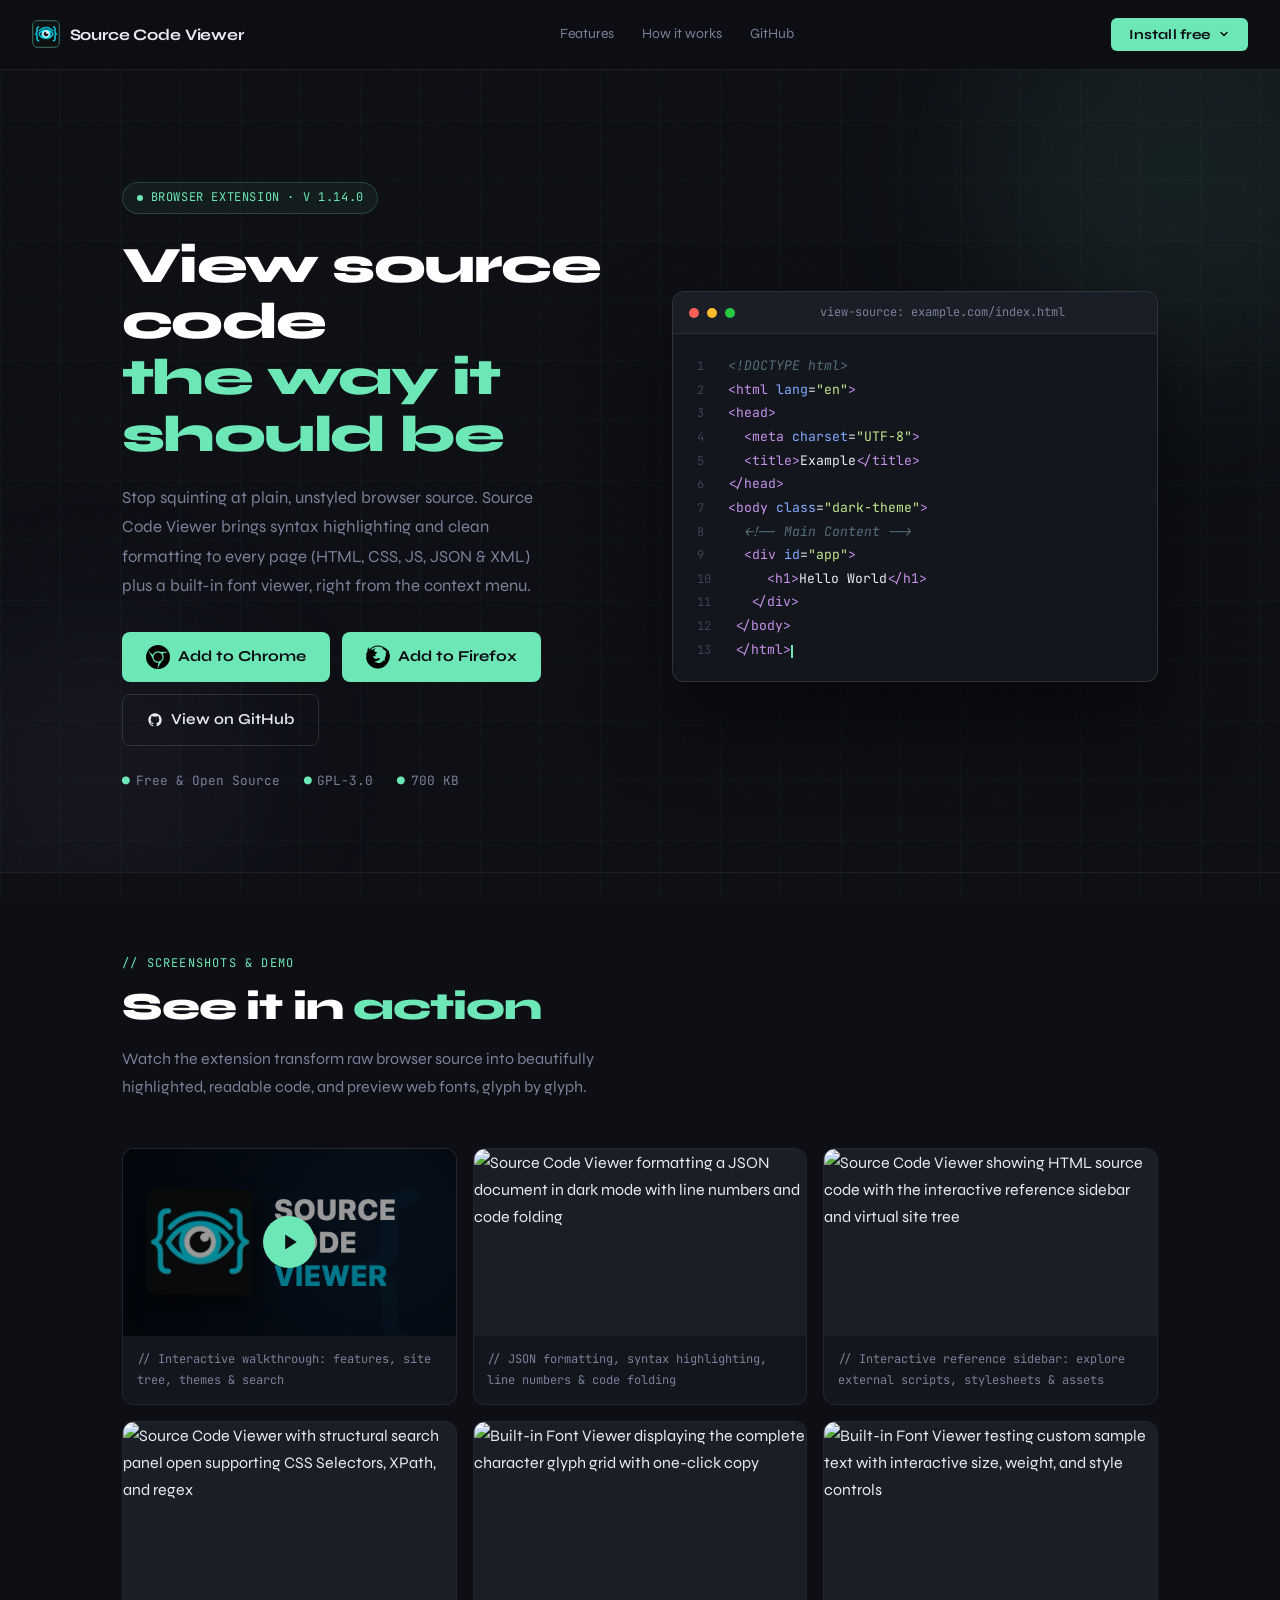
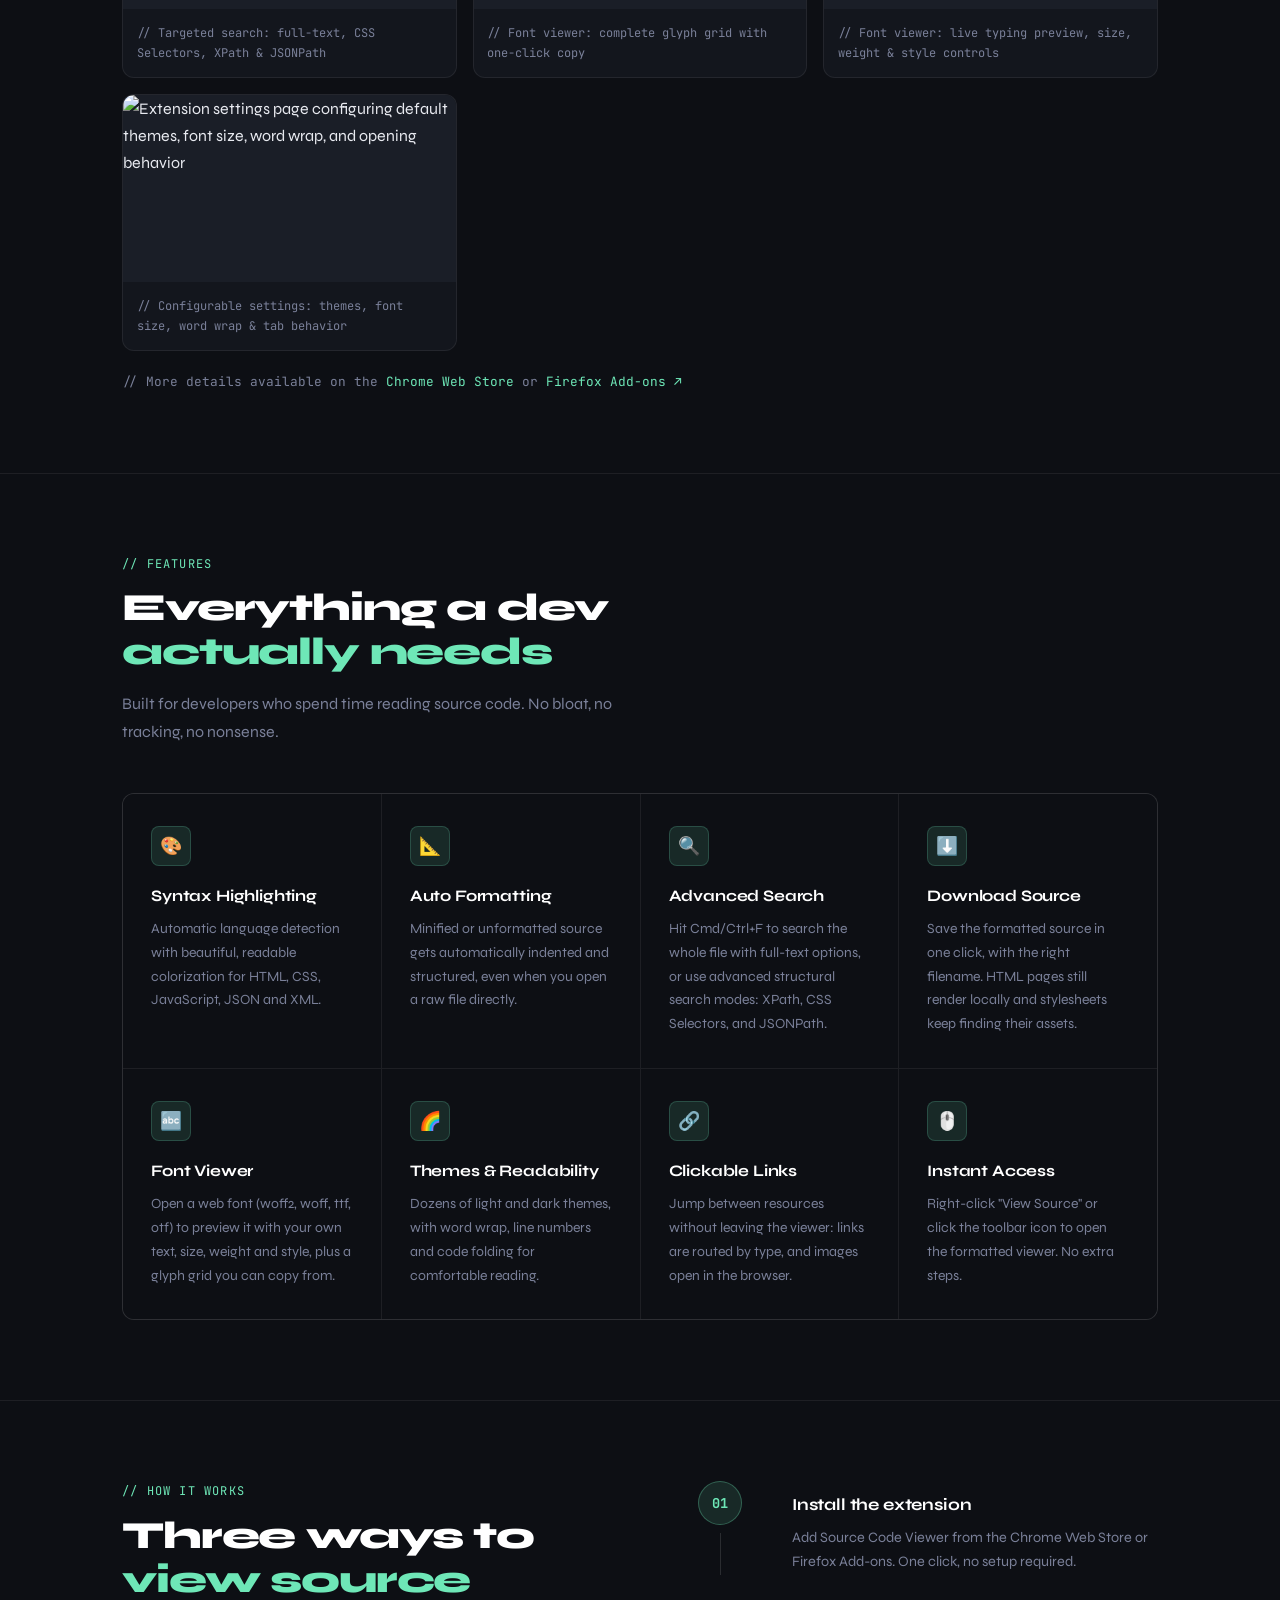
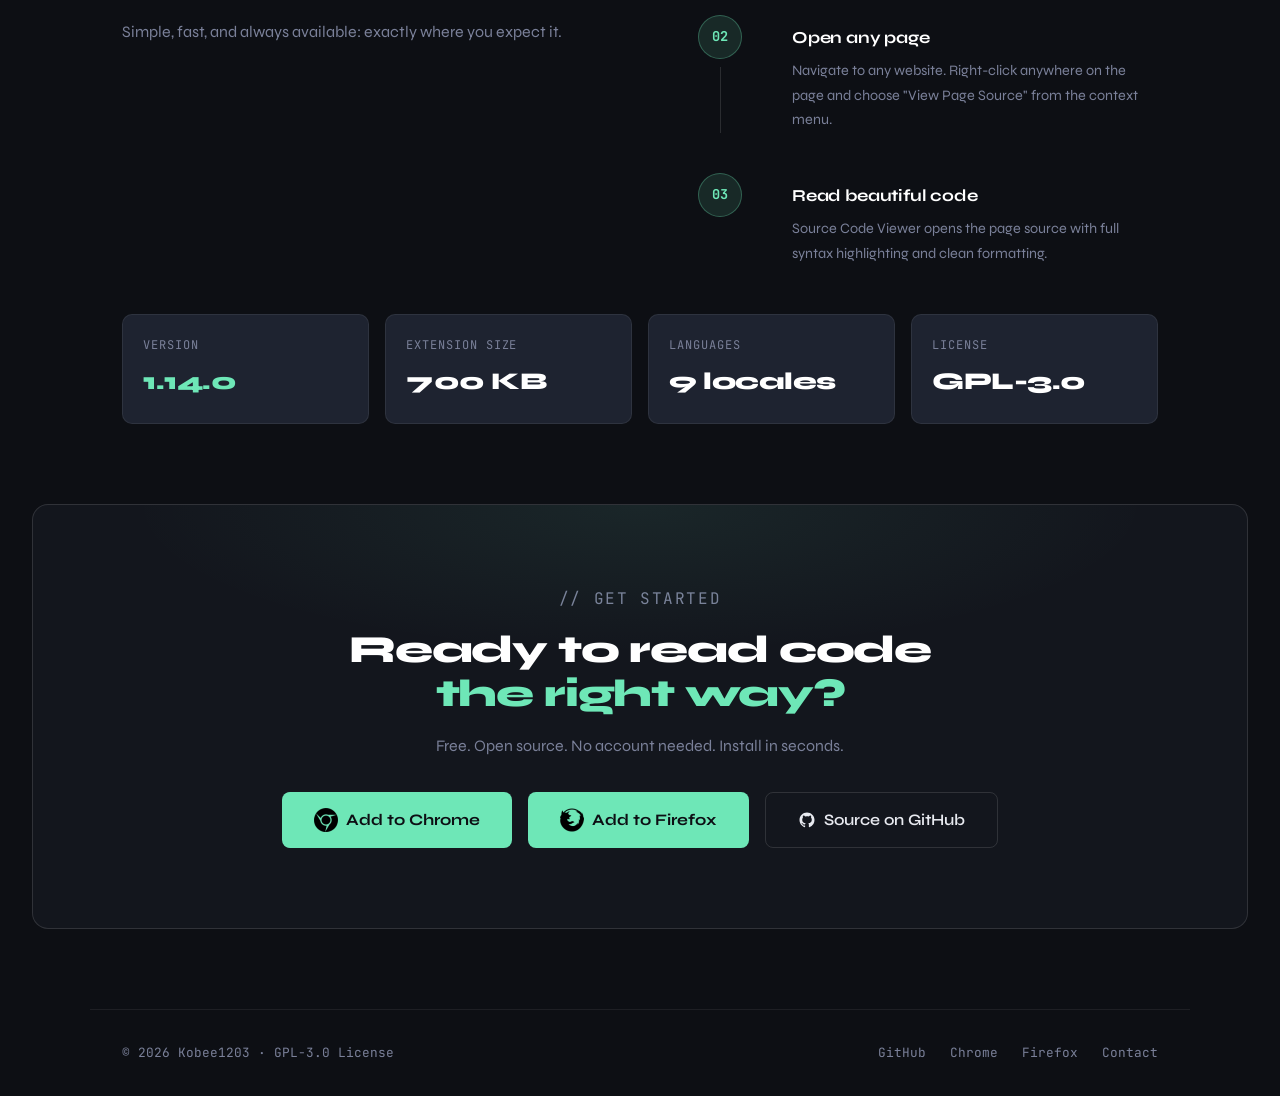
==== commit d115a34b: "chore(medias): update promo assets and shared media links for source-viewer" ====
--- a/source-viewer-web-extension/index.html
+++ b/source-viewer-web-extension/index.html
@@ -45,7 +45,7 @@
   <link
     href="https://fonts.googleapis.com/css2?family=JetBrains+Mono:wght@400;700&family=Syne:wght@400;600;700;800&display=swap"
     rel="stylesheet">
-  <link rel="stylesheet" href="./index.css">
+  <link rel="stylesheet" href="../shared/index.css">
 
   <!-- Structured data: browser extension -->
   <script type="application/ld+json">
@@ -113,11 +113,11 @@
       </button>
       <div class="dropdown-content">
         <a href="#" target="_blank" data-cfg-link="chrome">
-          <img src="./medias/chrome-24.png" alt="Chrome logo" />
+          <img src="../shared/medias/chrome-24.png" alt="Chrome logo" />
           Add to Chrome
         </a>
         <a href="#" target="_blank" data-cfg-link="firefox">
-          <img src="./medias/firefox-24.png" alt="Firefox logo" />
+          <img src="../shared/medias/firefox-24.png" alt="Firefox logo" />
           Add to Firefox
         </a>
       </div>
@@ -142,11 +142,11 @@
         </p>
         <div class="hero-actions">
           <a href="#" target="_blank" class="btn-primary" data-cfg-link="chrome">
-            <img src="./medias/chrome-24.png" width="24" height="24" alt="Google Chrome icon" />
+            <img src="../shared/medias/chrome-24.png" width="24" height="24" alt="Google Chrome icon" />
             Add to Chrome
           </a>
           <a href="#" target="_blank" class="btn-primary" data-cfg-link="firefox">
-            <img src="./medias/firefox-24.png" width="24" height="24" alt="Mozilla Firefox icon" />
+            <img src="../shared/medias/firefox-24.png" width="24" height="24" alt="Mozilla Firefox icon" />
             Add to Firefox
           </a>
           <a href="#" target="_blank" class="btn-secondary" data-cfg-link="github">
@@ -406,12 +406,12 @@
     <div style="display:flex; gap:1rem; justify-content:center; flex-wrap:wrap;">
       <a href="#"
         target="_blank" class="btn-primary" style="font-size:1rem; padding: 0.85rem 2rem;" data-cfg-link="chrome">
-        <img src="./medias/chrome-24.png" width="24" height="24" alt="Google Chrome icon" />
+        <img src="../shared/medias/chrome-24.png" width="24" height="24" alt="Google Chrome icon" />
         Add to Chrome
       </a>
       <a href="#"
         target="_blank" class="btn-primary" style="font-size:1rem; padding: 0.85rem 2rem;" data-cfg-link="firefox">
-        <img src="./medias/firefox-24.png" width="24" height="24" alt="Mozilla Firefox icon" />
+        <img src="../shared/medias/firefox-24.png" width="24" height="24" alt="Mozilla Firefox icon" />
         Add to Firefox
       </a>
       <a href="#" target="_blank" class="btn-secondary"
@@ -443,7 +443,8 @@
   </div>
 
   <script src="./config.js"></script>
-  <script src="./modal.js"></script>
+  <script src="../shared/init-config.js"></script>
+  <script src="../shared/modal.js"></script>
 </body>
 
 </html>
--- a/shared/index.css
+++ b/shared/index.css
@@ -0,0 +1,618 @@
+*, *::before, *::after { box-sizing: border-box; margin: 0; padding: 0; }
+
+  :root {
+    --bg: #0d0f14;
+    --bg2: #13161d;
+    --bg3: #1a1e27;
+    --surface: #1e2330;
+    --border: rgba(255,255,255,0.07);
+    --border2: rgba(255,255,255,0.12);
+    --text: #e8eaf0;
+    --muted: #7a8099;
+    --accent: #6ee7b7;
+    --accent2: #34d399;
+    --accent-dim: rgba(110,231,183,0.12);
+    --accent-dim2: rgba(110,231,183,0.06);
+    --purple: #a78bfa;
+    --blue: #60a5fa;
+    --amber: #fbbf24;
+    --pink: #f472b6;
+    --mono: 'JetBrains Mono', monospace;
+    --sans: 'Syne', sans-serif;
+  }
+
+  html { scroll-behavior: smooth; }
+
+  body {
+    background: var(--bg);
+    color: var(--text);
+    font-family: var(--sans);
+    font-size: 16px;
+    line-height: 1.7;
+    overflow-x: hidden;
+  }
+
+  /* ── NOISE OVERLAY ── */
+  body::before {
+    content: '';
+    position: fixed;
+    inset: 0;
+    background-image: url("data:image/svg+xml,%3Csvg viewBox='0 0 256 256' xmlns='http://www.w3.org/2000/svg'%3E%3Cfilter id='noise'%3E%3CfeTurbulence type='fractalNoise' baseFrequency='0.9' numOctaves='4' stitchTiles='stitch'/%3E%3C/filter%3E%3Crect width='100%25' height='100%25' filter='url(%23noise)' opacity='0.04'/%3E%3C/svg%3E");
+    pointer-events: none;
+    z-index: 0;
+    opacity: 0.5;
+  }
+
+  /* ── GRID BACKGROUND ── */
+  body::after {
+    content: '';
+    position: fixed;
+    inset: 0;
+    background-image:
+      linear-gradient(rgba(110,231,183,0.03) 1px, transparent 1px),
+      linear-gradient(90deg, rgba(110,231,183,0.03) 1px, transparent 1px);
+    background-size: 60px 60px;
+    pointer-events: none;
+    z-index: 0;
+  }
+
+  /* ── NAV ── */
+  nav {
+    position: sticky; top: 0; z-index: 100;
+    display: flex; align-items: center; justify-content: space-between;
+    padding: 1rem 2rem;
+    background: rgba(13,15,20,0.85);
+    backdrop-filter: blur(12px);
+    border-bottom: 1px solid var(--border);
+  }
+
+  .nav-logo {
+    display: flex; align-items: center; gap: 0.6rem;
+    font-weight: 700; font-size: 1rem; color: var(--text);
+    text-decoration: none; letter-spacing: -0.01em;
+  }
+
+  .nav-logo .icon {
+    width: 28px; height: 28px;
+    background: var(--accent-dim);
+    border: 1px solid rgba(110,231,183,0.3);
+    border-radius: 6px;
+    display: flex; align-items: center; justify-content: center;
+    font-family: var(--mono); font-size: 12px; color: var(--accent);
+  }
+
+  .nav-links { display: flex; align-items: center; gap: 0.25rem; }
+
+  .nav-links a {
+    color: var(--muted); text-decoration: none; font-size: 0.875rem;
+    padding: 0.4rem 0.75rem; border-radius: 6px; transition: all 0.15s;
+  }
+  .nav-links a:hover { color: var(--text); background: var(--surface); }
+
+  .btn-install {
+    font-family: var(--sans);
+    background: var(--accent);
+    color: #0d0f14;
+    border: none; cursor: pointer;
+    padding: 0.5rem 1.1rem;
+    border-radius: 6px;
+    font-size: 0.875rem; font-weight: 700;
+    text-decoration: none;
+    transition: all 0.15s;
+    letter-spacing: 0.01em;
+    display: inline-flex;
+    align-items: center;
+    gap: 0.5rem;
+  }
+  .btn-install:hover { background: var(--accent2); transform: translateY(-1px); }
+
+  /* ── DROPDOWN ── */
+  .dropdown {
+    position: relative;
+    display: inline-block;
+  }
+
+  .dropdown-content {
+    display: none;
+    position: absolute;
+    right: 0;
+    top: 100%;
+    margin-top: 0.5rem;
+    background: var(--surface);
+    min-width: 240px;
+    box-shadow: 0 15px 35px rgba(0,0,0,0.6);
+    border: 1px solid var(--border2);
+    border-radius: 12px;
+    z-index: 999;
+    overflow: hidden;
+    flex-direction: column;
+    transform-origin: top right;
+    animation: dropdownFade 0.2s ease-out;
+    backdrop-filter: blur(16px);
+  }
+
+  @keyframes dropdownFade {
+    from { opacity: 0; transform: translateY(-10px) scale(0.98); }
+    to { opacity: 1; transform: translateY(0) scale(1); }
+  }
+
+  .dropdown-content a {
+    color: var(--text) !important;
+    padding: 1rem 1.25rem;
+    text-decoration: none !important;
+    display: flex;
+    align-items: center;
+    gap: 1rem;
+    font-size: 0.9rem;
+    font-family: var(--sans);
+    font-weight: 600;
+    transition: all 0.2s;
+    border-bottom: 1px solid var(--border);
+  }
+
+  .dropdown-content a:last-child { border-bottom: none; }
+
+  .dropdown-content a:hover {
+    background: var(--bg3);
+    color: var(--accent) !important;
+    padding-left: 1.5rem;
+  }
+
+  .dropdown-content a img {
+    width: 20px;
+    height: 20px;
+    object-fit: contain;
+    flex-shrink: 0;
+  }
+
+  .dropdown:hover .dropdown-content {
+    display: flex;
+  }
+
+  /* ── HERO ── */
+  .hero {
+    position: relative; z-index: 1;
+    max-width: 1100px; margin: 0 auto;
+    padding: 7rem 2rem 5rem;
+    display: grid; grid-template-columns: 1fr 1fr; gap: 4rem; align-items: center;
+  }
+
+  @keyframes fadeUp {
+    from { opacity: 0; transform: translateY(24px); }
+    to   { opacity: 1; transform: translateY(0); }
+  }
+
+  .hero-text { animation: fadeUp 0.6s ease both; }
+
+  .hero-badge {
+    display: inline-flex; align-items: center; gap: 0.5rem;
+    background: var(--accent-dim2);
+    border: 1px solid rgba(110,231,183,0.2);
+    border-radius: 20px; padding: 0.3rem 0.85rem;
+    font-size: 0.75rem; font-family: var(--mono);
+    color: var(--accent); margin-bottom: 1.5rem;
+    letter-spacing: 0.05em; text-transform: uppercase;
+  }
+  .hero-badge .dot {
+    width: 6px; height: 6px; border-radius: 50%;
+    background: var(--accent);
+    animation: pulse 2s ease-in-out infinite;
+  }
+  @keyframes pulse {
+    0%, 100% { opacity: 1; }
+    50% { opacity: 0.3; }
+  }
+
+  h1 {
+    font-size: clamp(2.4rem, 4vw, 3.2rem);
+    font-weight: 800; line-height: 1.1;
+    letter-spacing: -0.03em;
+    margin-bottom: 1.25rem;
+    color: #fff;
+  }
+  h1 span { color: var(--accent); }
+
+  .hero-desc {
+    color: var(--muted); font-size: 1.05rem;
+    max-width: 440px; margin-bottom: 2rem;
+    line-height: 1.75;
+  }
+
+  .hero-actions { display: flex; gap: 0.75rem; flex-wrap: wrap; }
+
+  .btn-primary {
+    display: inline-flex; align-items: center; gap: 0.5rem;
+    background: var(--accent); color: #0d0f14;
+    padding: 0.75rem 1.5rem; border-radius: 8px;
+    font-family: var(--sans); font-weight: 700; font-size: 0.95rem;
+    text-decoration: none; transition: all 0.15s;
+  }
+  .btn-primary:hover { background: var(--accent2); transform: translateY(-2px); }
+
+  .btn-secondary {
+    display: inline-flex; align-items: center; gap: 0.5rem;
+    background: transparent; color: var(--text);
+    padding: 0.75rem 1.5rem; border-radius: 8px;
+    border: 1px solid var(--border2);
+    font-family: var(--sans); font-weight: 600; font-size: 0.95rem;
+    text-decoration: none; transition: all 0.15s;
+  }
+  .btn-secondary:hover { border-color: rgba(255,255,255,0.2); background: var(--surface); }
+
+  .hero-meta {
+    margin-top: 1.5rem;
+    display: flex; gap: 1.5rem;
+    font-size: 0.8rem; color: var(--muted); font-family: var(--mono);
+  }
+  .hero-meta span { display: flex; align-items: center; gap: 0.35rem; }
+  .hero-meta .dot { color: var(--accent); }
+
+  /* ── CODE WINDOW ── */
+  .hero-visual {
+    animation: fadeUp 0.6s 0.15s ease both;
+    position: relative;
+  }
+
+  .code-window {
+    background: var(--bg2);
+    border: 1px solid var(--border2);
+    border-radius: 12px;
+    overflow: hidden;
+    box-shadow: 0 40px 80px rgba(0,0,0,0.5);
+  }
+
+  .window-bar {
+    background: var(--bg3);
+    padding: 0.65rem 1rem;
+    display: flex; align-items: center; gap: 0.5rem;
+    border-bottom: 1px solid var(--border);
+  }
+  .dot-red   { width: 10px; height: 10px; border-radius: 50%; background: #ff5f57; }
+  .dot-amber { width: 10px; height: 10px; border-radius: 50%; background: #ffbd2e; }
+  .dot-green { width: 10px; height: 10px; border-radius: 50%; background: #28c840; }
+  .window-title {
+    flex: 1; text-align: center;
+    font-size: 0.75rem; font-family: var(--mono); color: var(--muted);
+  }
+
+  .code-body {
+    padding: 1.25rem 1.5rem;
+    font-family: var(--mono); font-size: 0.82rem;
+    line-height: 1.8; overflow: hidden;
+  }
+
+  .ln { color: #3d4357; margin-right: 1.5rem; user-select: none; font-size: 0.75rem; }
+  .kw  { color: #c792ea; }
+  .fn  { color: #82aaff; }
+  .str { color: #c3e88d; }
+  .com { color: #546e7a; font-style: italic; }
+  .num { color: #f78c6c; }
+  .prop{ color: #f07178; }
+  .cls { color: var(--amber); }
+
+  .cursor {
+    display: inline-block; width: 2px; height: 1em;
+    background: var(--accent); vertical-align: text-bottom;
+    animation: blink 1s step-start infinite;
+  }
+  @keyframes blink { 50% { opacity: 0; } }
+
+  /* ── GLOW BLOB ── */
+  .blob {
+    position: absolute;
+    border-radius: 50%;
+    filter: blur(80px);
+    pointer-events: none;
+    z-index: -1;
+  }
+  .blob-1 {
+    width: 400px; height: 400px;
+    background: rgba(110,231,183,0.08);
+    top: -100px; right: -100px;
+  }
+  .blob-2 {
+    width: 300px; height: 300px;
+    background: rgba(167,139,250,0.06);
+    bottom: -50px; left: -50px;
+  }
+
+  /* ── SCREENSHOTS ── */
+  .section {
+    position: relative; z-index: 1;
+    max-width: 1100px; margin: 0 auto;
+    padding: 5rem 2rem;
+  }
+
+  .section-label {
+    font-family: var(--mono); font-size: 0.75rem;
+    color: var(--accent); text-transform: uppercase;
+    letter-spacing: 0.1em; margin-bottom: 0.75rem;
+  }
+
+  h2 {
+    font-size: clamp(1.8rem, 3vw, 2.4rem);
+    font-weight: 800; letter-spacing: -0.03em;
+    color: #fff; margin-bottom: 1rem; line-height: 1.15;
+  }
+  h2 span { color: var(--accent); }
+
+  .section-desc { color: var(--muted); max-width: 540px; font-size: 1rem; margin-bottom: 3rem; }
+
+  /* ── VIDEO / MEDIA GALLERY ── */
+  .media-grid {
+    display: grid;
+    grid-template-columns: repeat(auto-fit, minmax(300px, 1fr));
+    gap: 1rem;
+  }
+
+  .media-card {
+    background: var(--bg2);
+    border: 1px solid var(--border);
+    border-radius: 12px; overflow: hidden;
+    transition: border-color 0.2s, transform 0.2s;
+  }
+  .media-card:hover { border-color: rgba(110,231,183,0.25); transform: translateY(-3px); }
+
+  .media-card .thumb {
+    width: 100%; aspect-ratio: 16/9;
+    background: var(--bg3);
+    display: flex; align-items: center; justify-content: center;
+    position: relative; overflow: hidden;
+  }
+
+  .media-card .thumb img,
+  .media-card .thumb video {
+    width: 100%; height: 100%; object-fit: cover;
+  }
+
+  .video-overlay {
+    position: absolute; inset: 0;
+    display: flex; align-items: center; justify-content: center;
+    background: rgba(0,0,0,0.4);
+    transition: background 0.2s;
+  }
+  .media-card:hover .video-overlay { background: rgba(0,0,0,0.2); }
+
+  .play-btn {
+    width: 52px; height: 52px; border-radius: 50%;
+    background: var(--accent);
+    display: flex; align-items: center; justify-content: center;
+    transition: transform 0.15s;
+  }
+  .media-card:hover .play-btn { transform: scale(1.1); }
+  .play-btn svg { width: 20px; height: 20px; fill: #0d0f14; margin-left: 3px; }
+
+  .media-caption {
+    padding: 0.85rem 0.85rem;
+    font-size: 0.75rem; color: var(--muted); font-family: var(--mono);
+  }
+
+  /* Placeholder for images that might not load */
+  .img-placeholder {
+    width: 100%; height: 100%;
+    background: linear-gradient(135deg, var(--bg3) 0%, var(--surface) 100%);
+    display: flex; flex-direction: column;
+    align-items: center; justify-content: center;
+    gap: 0.5rem; color: var(--muted);
+    font-size: 0.8rem; font-family: var(--mono);
+  }
+  .img-placeholder svg { width: 32px; height: 32px; opacity: 0.4; }
+
+  /* ── FEATURES ── */
+  .divider {
+    position: relative; z-index: 1;
+    border: none; border-top: 1px solid var(--border);
+    margin: 0;
+  }
+
+  .features-grid {
+    display: grid;
+    grid-template-columns: repeat(auto-fit, minmax(240px, 1fr));
+    gap: 1px;
+    background: var(--border);
+    border: 1px solid var(--border);
+    border-radius: 12px; overflow: hidden;
+  }
+
+  .feature-card {
+    background: var(--bg);
+    padding: 2rem 1.75rem;
+    transition: background 0.2s;
+  }
+  .feature-card:hover { background: var(--bg2); }
+
+  .feature-icon {
+    width: 40px; height: 40px; border-radius: 8px;
+    background: var(--accent-dim);
+    border: 1px solid rgba(110,231,183,0.2);
+    display: flex; align-items: center; justify-content: center;
+    margin-bottom: 1rem;
+    font-size: 18px;
+  }
+
+  .feature-card h3 {
+    font-size: 1rem; font-weight: 700;
+    color: #fff; margin-bottom: 0.5rem;
+    letter-spacing: -0.01em;
+  }
+
+  .feature-card p { font-size: 0.875rem; color: var(--muted); line-height: 1.7; }
+
+  /* ── HOW IT WORKS ── */
+  .steps { display: flex; flex-direction: column; gap: 0; }
+
+  .step {
+    display: grid; grid-template-columns: 80px 1fr;
+    gap: 0 2rem; position: relative;
+    padding-bottom: 2.5rem;
+  }
+  .step:last-child { padding-bottom: 0; }
+
+  .step-num-col { display: flex; flex-direction: column; align-items: center; }
+
+  .step-num {
+    width: 44px; height: 44px; border-radius: 50%;
+    border: 1px solid rgba(110,231,183,0.3);
+    background: var(--accent-dim);
+    display: flex; align-items: center; justify-content: center;
+    font-family: var(--mono); font-size: 0.85rem; font-weight: 700;
+    color: var(--accent); flex-shrink: 0;
+  }
+
+  .step-line {
+    flex: 1; width: 1px;
+    background: var(--border2);
+    margin-top: 0.5rem;
+  }
+  .step:last-child .step-line { display: none; }
+
+  .step-content { padding-top: 0.6rem; }
+  .step-content h3 {
+    font-size: 1.05rem; font-weight: 700;
+    color: #fff; margin-bottom: 0.4rem;
+    letter-spacing: -0.01em;
+  }
+  .step-content p { font-size: 0.9rem; color: var(--muted); }
+
+  /* ── INFO CARDS ── */
+  .info-grid {
+    display: grid;
+    grid-template-columns: repeat(auto-fit, minmax(200px, 1fr));
+    gap: 1rem; margin-top: 3rem;
+  }
+
+  .info-card {
+    background: var(--surface);
+    border: 1px solid var(--border);
+    border-radius: 10px; padding: 1.25rem;
+  }
+
+  .info-card .label {
+    font-size: 0.75rem; font-family: var(--mono);
+    color: var(--muted); text-transform: uppercase;
+    letter-spacing: 0.08em; margin-bottom: 0.4rem;
+  }
+
+  .info-card .value {
+    font-size: 1.5rem; font-weight: 800;
+    color: #fff; letter-spacing: -0.02em;
+  }
+  .info-card .value.accent { color: var(--accent); }
+
+  /* ── INSTALL CTA ── */
+  .cta-section {
+    position: relative; z-index: 1;
+    margin: 0 2rem 5rem;
+    background: var(--bg2);
+    border: 1px solid var(--border2);
+    border-radius: 16px; overflow: hidden;
+    text-align: center; padding: 5rem 2rem;
+  }
+
+  .cta-section::before {
+    content: '';
+    position: absolute; inset: 0;
+    background: radial-gradient(ellipse 60% 50% at 50% 0%, rgba(110,231,183,0.08) 0%, transparent 70%);
+    pointer-events: none;
+  }
+
+  .cta-section h2 { margin-bottom: 1rem; }
+  .cta-section p { color: var(--muted); margin-bottom: 2rem; font-size: 1rem; }
+
+  /* ── FOOTER ── */
+  footer {
+    position: relative; z-index: 1;
+    border-top: 1px solid var(--border);
+    padding: 2rem;
+    display: flex; align-items: center; justify-content: space-between;
+    flex-wrap: wrap; gap: 1rem;
+    max-width: 1100px; margin: 0 auto;
+  }
+
+  footer .copyright {
+    font-size: 0.8rem; color: var(--muted); font-family: var(--mono);
+  }
+
+  footer .links { display: flex; gap: 1.5rem; }
+  footer .links a {
+    font-size: 0.8rem; color: var(--muted);
+    text-decoration: none; transition: color 0.15s;
+    font-family: var(--mono);
+  }
+  footer .links a:hover { color: var(--accent); }
+
+  /* ── RESPONSIVE ── */
+  @media (max-width: 768px) {
+    .hero { grid-template-columns: 1fr; gap: 3rem; padding: 4rem 1.5rem 3rem; }
+    nav { padding: 0.75rem 1.25rem; }
+    .section { padding: 3.5rem 1.5rem; }
+    .nav-links { display: none; }
+    .cta-section { margin: 0 1rem 3rem; }
+  }
+
+  /* ── MODAL ── */
+  .modal {
+    display: none;
+    position: fixed;
+    z-index: 9999;
+    inset: 0;
+    background: rgba(13, 15, 20, 0.9);
+    backdrop-filter: blur(8px);
+    align-items: center;
+    justify-content: center;
+    padding: 2rem;
+  }
+
+  .modal-content {
+    position: relative;
+    max-width: 90vw;
+    max-height: 90vh;
+    width: 100%;
+    display: flex;
+    align-items: center;
+    justify-content: center;
+  }
+
+  .modal-content img, .modal-content iframe, .modal-content video {
+    max-width: 100%;
+    max-height: 90vh;
+    border-radius: 8px;
+    box-shadow: 0 20px 40px rgba(0,0,0,0.5);
+    border: 1px solid var(--border);
+  }
+
+  .modal-content iframe, .modal-content video {
+    width: 1165px;
+    aspect-ratio: 16/9;
+  }
+
+  .modal-close {
+    position: absolute;
+    top: 1.5rem;
+    right: 2rem;
+    color: var(--text);
+    font-size: 2.5rem;
+    font-weight: 300;
+    cursor: pointer;
+    z-index: 10000;
+    line-height: 1;
+    transition: color 0.2s;
+  }
+
+  .modal-close:hover {
+    color: var(--accent);
+  }
+
+  /* ── SOURCE CODE EDITOR ── */
+  .code-window img { display: block; width: 100%; height: auto; }
+
+  .btn-soon {
+    font-family: var(--sans);
+    background: var(--surface);
+    color: var(--muted);
+    border: 1px dashed var(--border2);
+    padding: 0.5rem 1.1rem;
+    border-radius: 6px;
+    font-size: 0.875rem; font-weight: 700;
+    cursor: default;
+  }
